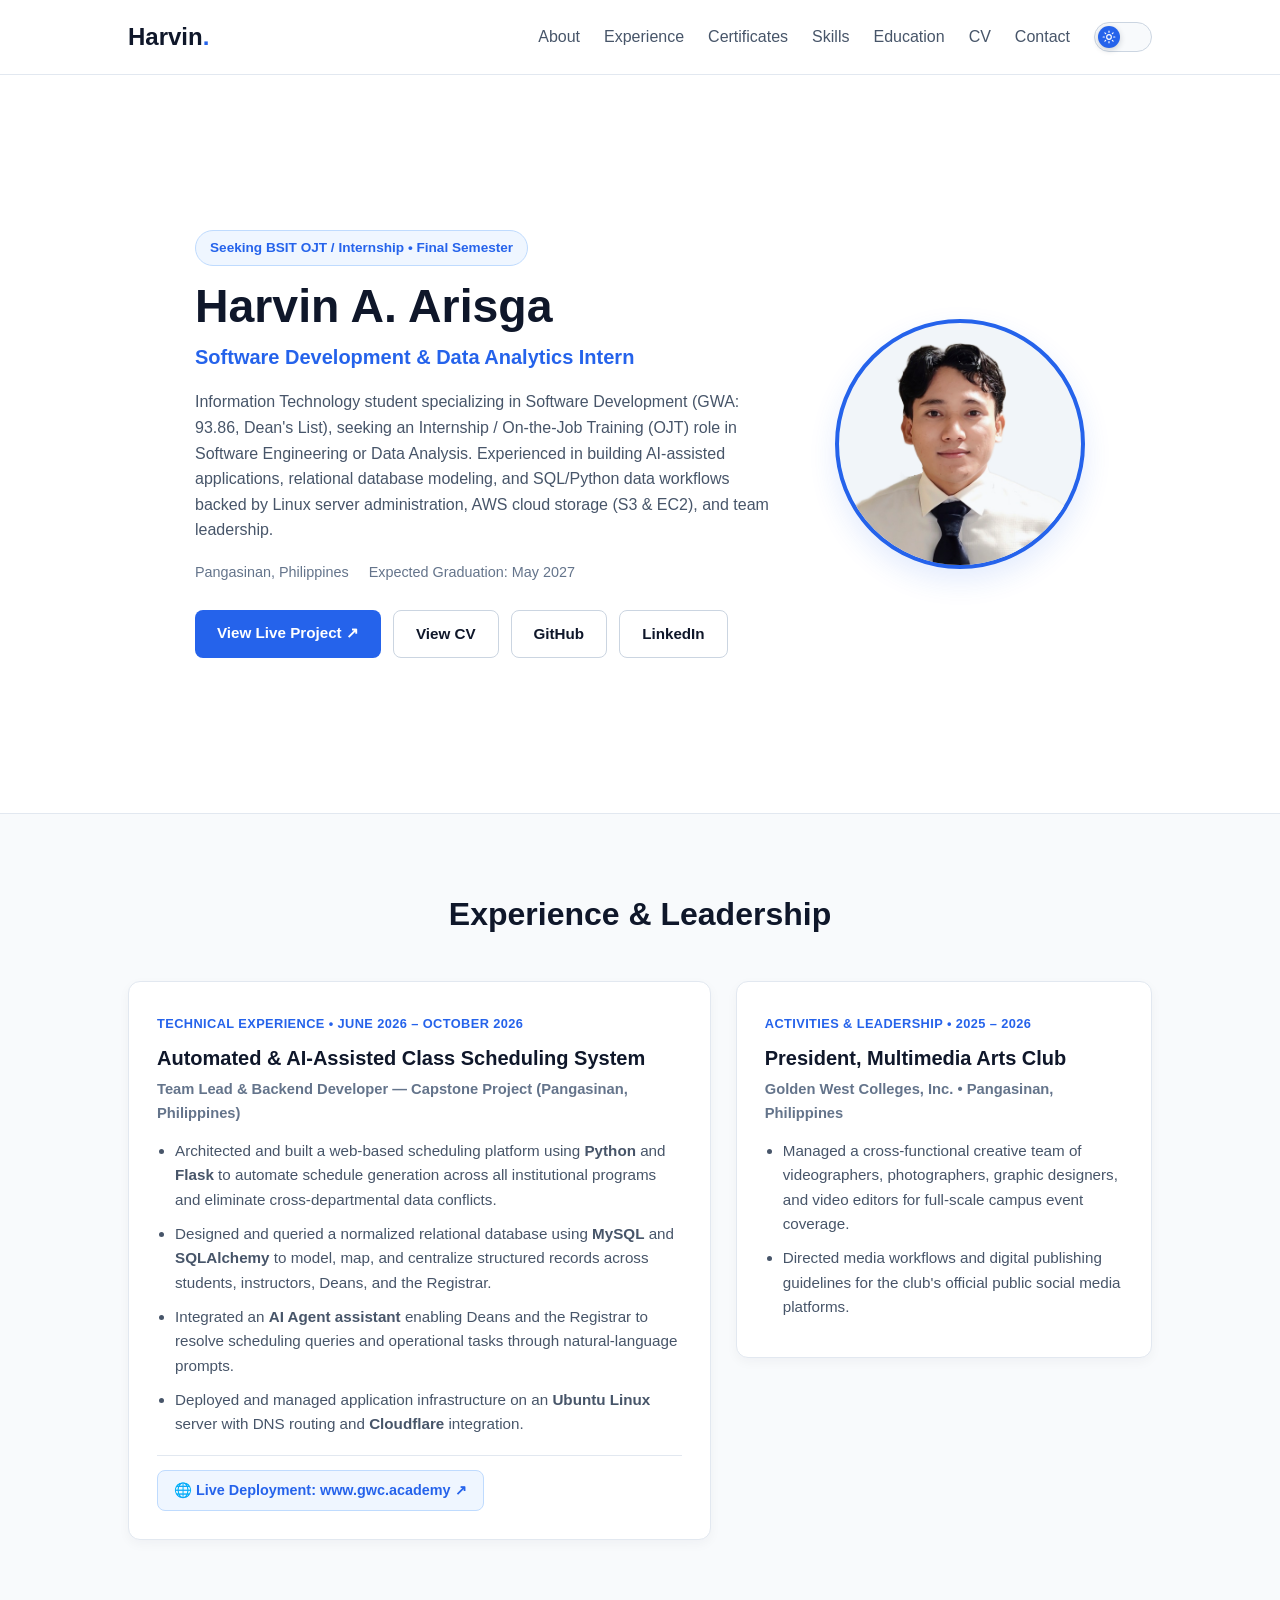
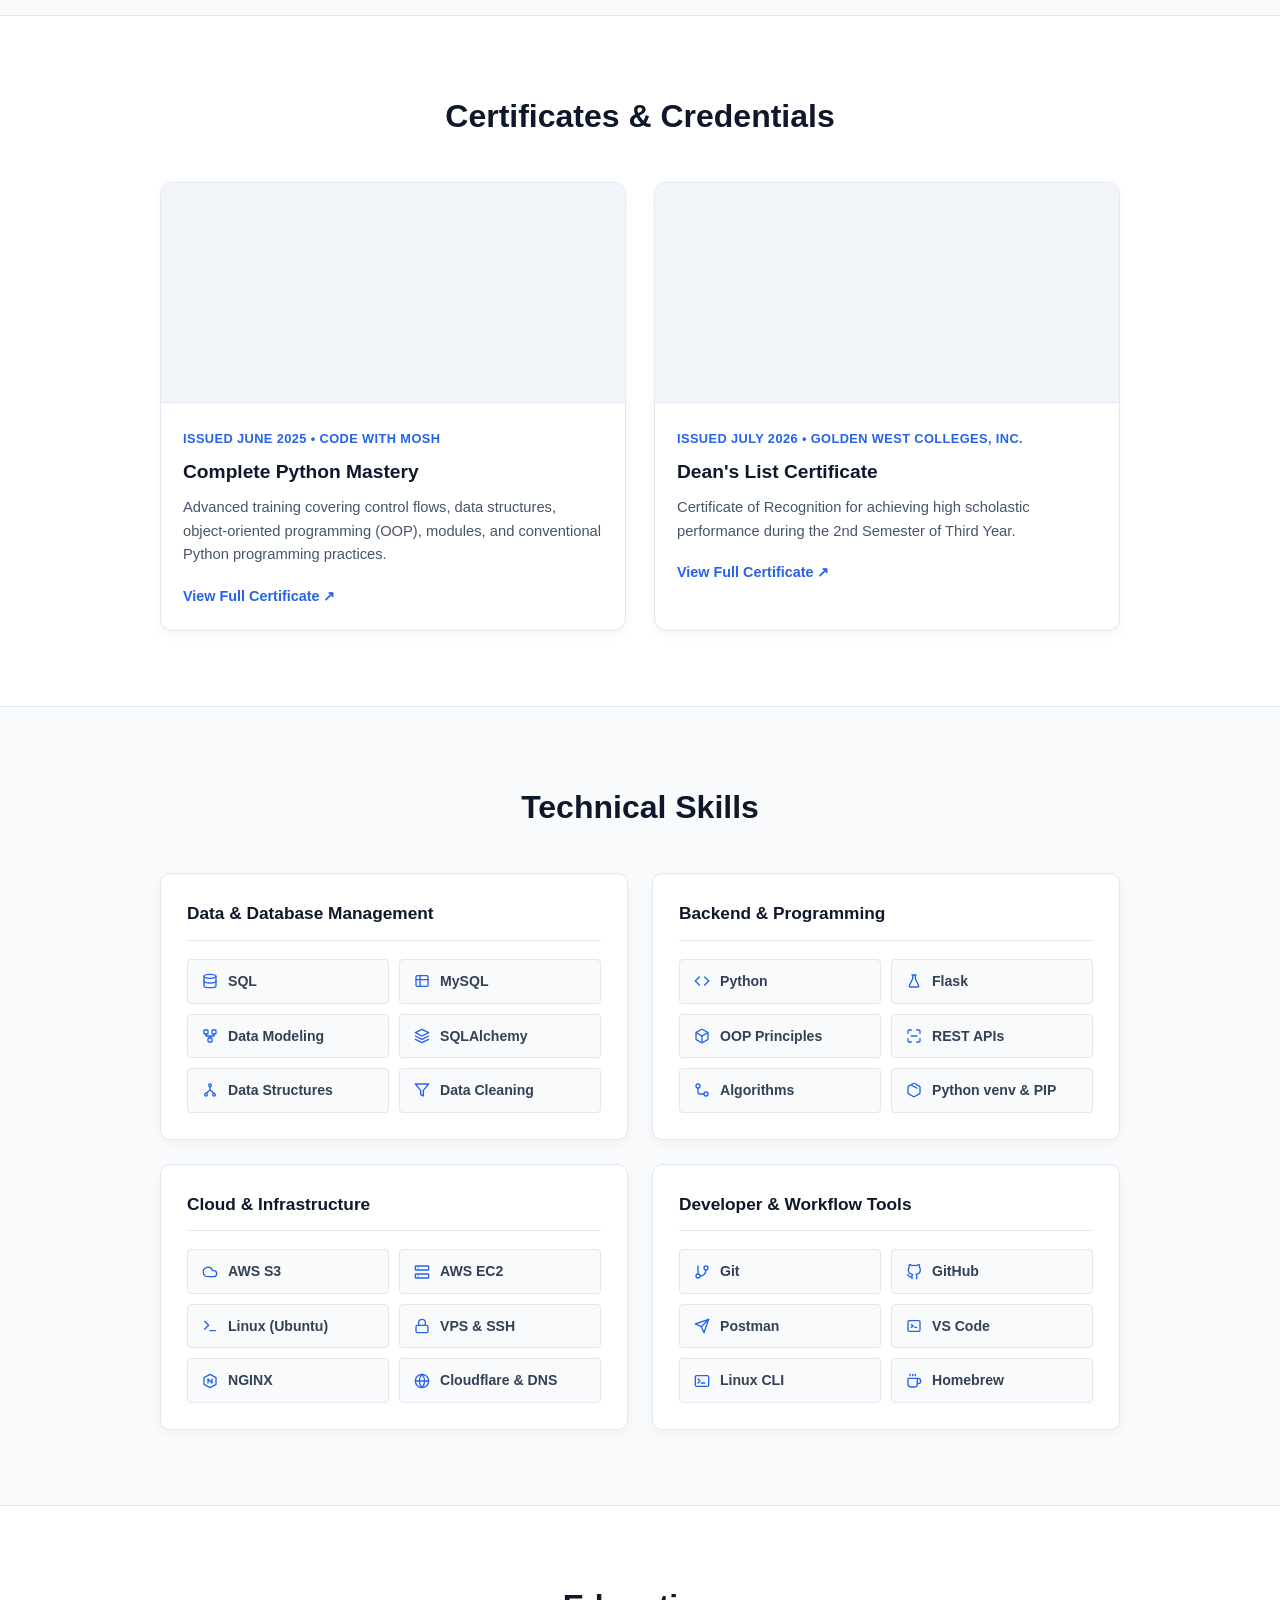
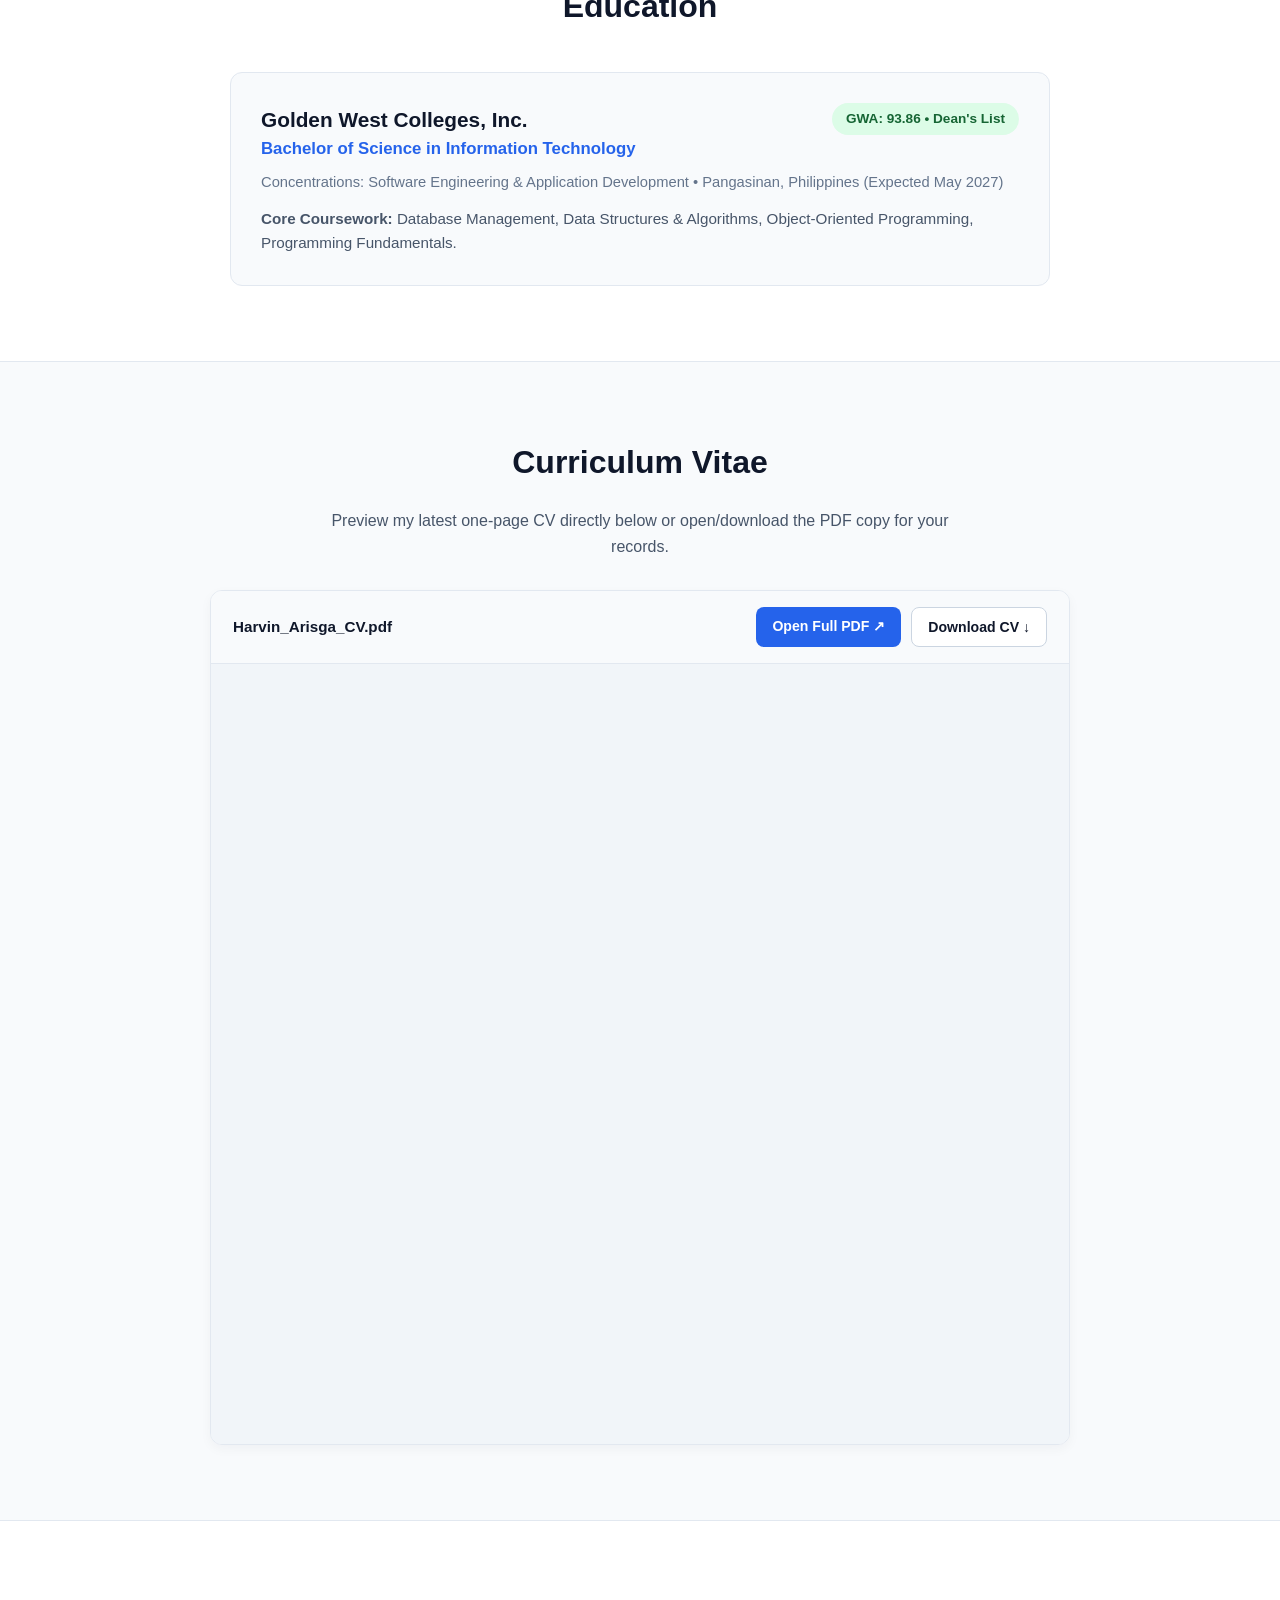
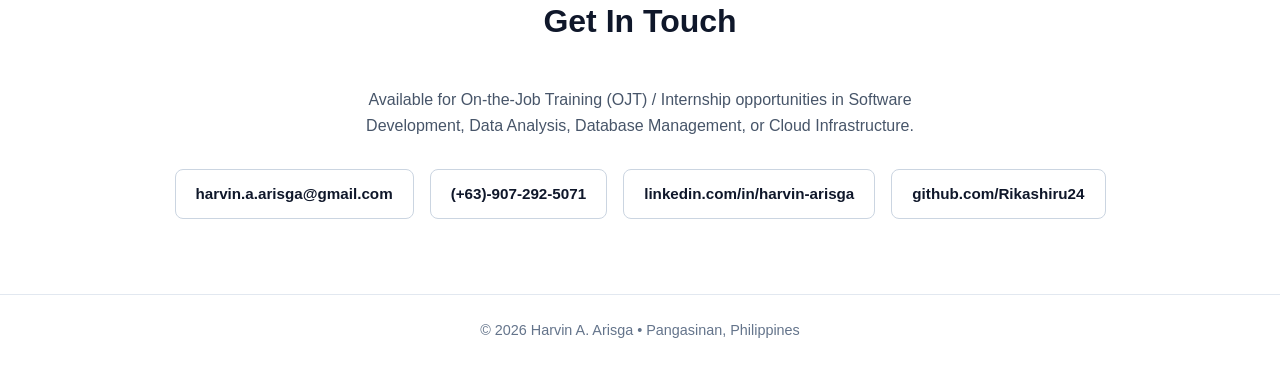
==== index.html @ d32b03b9 "first commit" ====
<!DOCTYPE html>
<html lang="en">

<head>
    <meta charset="UTF-8">
    <meta name="viewport" content="width=device-width, initial-scale=1.0">
    <title>Harvin A. Arisga | Software Development & Data Analytics OJT</title>
    <link rel="stylesheet" href="/static/css/style.css">
    <script>
        // Apply saved theme immediately before paint (defaults to light mode)
        if (localStorage.getItem('theme') === 'dark') {
            document.documentElement.setAttribute('data-theme', 'dark');
        }
    </script>
</head>

<body>

    <!-- Navigation -->
    <header class="navbar">
        <div class="logo">Harvin<span>.</span></div>
        <nav class="nav-right">
            <ul class="nav-links">
                <li><a href="#about">About</a></li>
                <li><a href="#experience">Experience</a></li>
                <li><a href="#certificates">Certificates</a></li>
                <li><a href="#skills">Skills</a></li>
                <li><a href="#education">Education</a></li>
                <li><a href="#cv">CV</a></li>
                <li><a href="#contact">Contact</a></li>
            </ul>
            <button id="theme-toggle" class="theme-switch" role="switch" aria-checked="false"
                aria-label="Toggle color theme" title="Switch Theme">
                <span class="switch-track">
                    <span class="switch-knob">
                        <!-- Minimal Geometric Sun Icon -->
                        <svg class="icon-sun" viewBox="0 0 24 24" fill="none" stroke="currentColor" stroke-width="2"
                            stroke-linecap="round" stroke-linejoin="round">
                            <circle cx="12" cy="12" r="4"></circle>
                            <path
                                d="M12 2v2M12 20v2M4.93 4.93l1.41 1.41M17.66 17.66l1.41 1.41M2 12h2M20 12h2M4.93 19.07l1.41-1.41M17.66 6.34l1.41-1.41">
                            </path>
                        </svg>
                        <!-- Crescent Moon + Sparkle Icon -->
                        <svg class="icon-moon" viewBox="0 0 24 24" fill="none" stroke="currentColor" stroke-width="2"
                            stroke-linecap="round" stroke-linejoin="round">
                            <path d="M12 3a6 6 0 0 0 9 9 9 9 0 1 1-9-9Z"></path>
                            <path d="M19 3v4M21 5h-4"></path>
                        </svg>
                    </span>
                </span>
            </button>
        </nav>
    </header>

    <!-- Hero Section -->
    <section id="about" class="hero-section">
        <div class="text-side">
            <span class="status-badge">Seeking BSIT OJT / Internship • Final Semester</span>
            <h1>Harvin A. Arisga</h1>
            <h2 class="role">Software Development & Data Analytics Intern</h2>
            <p class="bio">
                Information Technology student specializing in Software Development (GWA: 93.86, Dean's List),
                seeking an Internship / On-the-Job Training (OJT) role in Software Engineering or Data Analysis.
                Experienced in building AI-assisted applications, relational database modeling, and SQL/Python
                data workflows backed by Linux server administration, AWS cloud storage (S3 & EC2), and team leadership.
            </p>
            <div class="hero-meta">
                <span>Pangasinan, Philippines</span>
                <span>Expected Graduation: May 2027</span>
            </div>
            <div class="hero-buttons">
                <a href="https://www.gwc.academy" target="_blank" rel="noopener noreferrer" class="btn primary-btn">View
                    Live Project ↗</a>
                <a href="#cv" class="btn secondary-btn">View CV</a>
                <a href="https://github.com/Rikashiru24" target="_blank" rel="noopener noreferrer"
                    class="btn secondary-btn">GitHub</a>
                <a href="https://linkedin.com/in/harvin-arisga" target="_blank" rel="noopener noreferrer"
                    class="btn secondary-btn">LinkedIn</a>
            </div>
        </div>

        <!-- Your exact cropped photo setup -->
        <div class="crop-box">
            <img src="/static/image/harvin_no_bg.png" alt="Harvin A. Arisga">
        </div>
    </section>

    <!-- Technical Experience & Leadership Section -->
    <section id="experience" class="section alt-bg">
        <h2 class="section-title">Experience & Leadership</h2>
        <div class="experience-grid">

            <!-- Capstone Project with Live URL -->
            <div class="exp-card">
                <div class="exp-header">
                    <div>
                        <span class="exp-tag">Technical Experience • June 2026 – October 2026</span>
                        <h3>Automated & AI-Assisted Class Scheduling System</h3>
                        <p class="exp-role">Team Lead & Backend Developer — Capstone Project (Pangasinan, Philippines)
                        </p>
                    </div>
                </div>
                <ul class="exp-list">
                    <li>Architected and built a web-based scheduling platform using <strong>Python</strong> and
                        <strong>Flask</strong> to automate schedule generation across all institutional programs and
                        eliminate cross-departmental data conflicts.
                    </li>
                    <li>Designed and queried a normalized relational database using <strong>MySQL</strong> and
                        <strong>SQLAlchemy</strong> to model, map, and centralize structured records across students,
                        instructors, Deans, and the Registrar.
                    </li>
                    <li>Integrated an <strong>AI Agent assistant</strong> enabling Deans and the Registrar to resolve
                        scheduling queries and operational tasks through natural-language prompts.
                    </li>
                    <li>Deployed and managed application infrastructure on an <strong>Ubuntu Linux</strong> server with
                        DNS routing and <strong>Cloudflare</strong> integration.
                    </li>
                </ul>
                <div class="exp-footer">
                    <a href="https://www.gwc.academy" target="_blank" rel="noopener noreferrer"
                        class="project-live-link">
                        🌐 Live Deployment: www.gwc.academy ↗
                    </a>
                </div>
            </div>

            <!-- Leadership -->
            <div class="side-cards">
                <div class="exp-card">
                    <span class="exp-tag">Activities & Leadership • 2025 – 2026</span>
                    <h3>President, Multimedia Arts Club</h3>
                    <p class="exp-role">Golden West Colleges, Inc. • Pangasinan, Philippines</p>
                    <ul class="exp-list">
                        <li>Managed a cross-functional creative team of videographers, photographers, graphic designers,
                            and video editors for full-scale campus event coverage.</li>
                        <li>Directed media workflows and digital publishing guidelines for the club's official public
                            social media platforms.</li>
                    </ul>
                </div>
            </div>

        </div>
    </section>

    <!-- Certificates Section -->
    <section id="certificates" class="section">
        <h2 class="section-title">Certificates & Credentials</h2>
        <div class="certificates-grid">

            <!-- Certificate 1: Complete Python Mastery -->
            <div class="cert-item-card">
                <div class="cert-img-wrapper">
                    <iframe
                        src="https://amzn-s3-my-credentials.s3.ap-southeast-1.amazonaws.com/certificates/certificate-of-completion-for-python-programming-for-beginners.pdf#toolbar=0&navpanes=0&scrollbar=0"
                        title="Complete Python Mastery Certificate">
                    </iframe>
                </div>
                <div class="cert-body">
                    <span class="exp-tag">Issued June 2025 • Code with Mosh</span>
                    <h3>Complete Python Mastery</h3>
                    <p>
                        Advanced training covering control flows, data structures, object-oriented programming (OOP),
                        modules, and conventional Python programming practices.
                    </p>
                    <a href="https://amzn-s3-my-credentials.s3.ap-southeast-1.amazonaws.com/certificates/certificate-of-completion-for-python-programming-for-beginners.pdf"
                        target="_blank" rel="noopener noreferrer" class="cert-view-link">
                        View Full Certificate ↗
                    </a>
                </div>
            </div>

            <!-- Certificate 2: Dean's List Certificate -->
            <div class="cert-item-card">
                <div class="cert-img-wrapper">
                    <iframe
                        src="https://amzn-s3-my-credentials.s3.ap-southeast-1.amazonaws.com/certificates/Deans_List_COR.pdf#toolbar=0&navpanes=0&scrollbar=0"
                        title="Dean's List Certificate of Recognition">
                    </iframe>
                </div>
                <div class="cert-body">
                    <span class="exp-tag">Issued July 2026 • Golden West Colleges, Inc.</span>
                    <h3>Dean's List Certificate</h3>
                    <p>
                        Certificate of Recognition for achieving high scholastic performance during the 2nd Semester
                        of Third Year.
                    </p>
                    <a href="https://amzn-s3-my-credentials.s3.ap-southeast-1.amazonaws.com/certificates/Deans_List_COR.pdf"
                        target="_blank" rel="noopener noreferrer" class="cert-view-link">
                        View Full Certificate ↗
                    </a>
                </div>
            </div>

        </div>
    </section>

    <!-- Technical Skills Section -->
    <section id="skills" class="section alt-bg">
        <h2 class="section-title">Technical Skills</h2>
        <div class="skills-categories">
            <!-- Category 1 -->
            <div class="skill-group">
                <h3>Data & Database Management</h3>
                <div class="skills-list">
                    <div class="skill-item">
                        <svg class="skill-icon" viewBox="0 0 24 24" fill="none" stroke="currentColor" stroke-width="2"
                            stroke-linecap="round" stroke-linejoin="round">
                            <ellipse cx="12" cy="5" rx="9" ry="3" />
                            <path d="M3 5v14c0 1.66 4 3 9 3s9-1.34 9-3V5" />
                            <path d="M3 12c0 1.66 4 3 9 3s9-1.34 9-3" />
                        </svg>
                        <span>SQL</span>
                    </div>
                    <div class="skill-item">
                        <svg class="skill-icon" viewBox="0 0 24 24" fill="none" stroke="currentColor" stroke-width="2"
                            stroke-linecap="round" stroke-linejoin="round">
                            <rect x="3" y="4" width="18" height="16" rx="2" />
                            <path d="M3 10h18M9 4v16" />
                        </svg>
                        <span>MySQL</span>
                    </div>
                    <div class="skill-item">
                        <svg class="skill-icon" viewBox="0 0 24 24" fill="none" stroke="currentColor" stroke-width="2"
                            stroke-linecap="round" stroke-linejoin="round">
                            <rect x="3" y="3" width="6" height="6" rx="1" />
                            <rect x="15" y="3" width="6" height="6" rx="1" />
                            <rect x="9" y="15" width="6" height="6" rx="1" />
                            <path d="M6 9v3h12V9M12 12v3" />
                        </svg>
                        <span>Data Modeling</span>
                    </div>
                    <div class="skill-item">
                        <svg class="skill-icon" viewBox="0 0 24 24" fill="none" stroke="currentColor" stroke-width="2"
                            stroke-linecap="round" stroke-linejoin="round">
                            <path d="M12 2L2 7l10 5 10-5-10-5z" />
                            <path d="M2 17l10 5 10-5" />
                            <path d="M2 12l10 5 10-5" />
                        </svg>
                        <span>SQLAlchemy</span>
                    </div>
                    <div class="skill-item">
                        <svg class="skill-icon" viewBox="0 0 24 24" fill="none" stroke="currentColor" stroke-width="2"
                            stroke-linecap="round" stroke-linejoin="round">
                            <circle cx="12" cy="5" r="2" />
                            <circle cx="6" cy="19" r="2" />
                            <circle cx="18" cy="19" r="2" />
                            <path d="M12 7v5m0 0l-6 5m6-5l6 5" />
                        </svg>
                        <span>Data Structures</span>
                    </div>
                    <div class="skill-item">
                        <svg class="skill-icon" viewBox="0 0 24 24" fill="none" stroke="currentColor" stroke-width="2"
                            stroke-linecap="round" stroke-linejoin="round">
                            <polygon points="22 3 2 3 10 12.46 10 19 14 21 14 12.46 22 3" />
                        </svg>
                        <span>Data Cleaning</span>
                    </div>
                </div>
            </div>

            <!-- Category 2 -->
            <div class="skill-group">
                <h3>Backend & Programming</h3>
                <div class="skills-list">
                    <div class="skill-item">
                        <svg class="skill-icon" viewBox="0 0 24 24" fill="none" stroke="currentColor" stroke-width="2"
                            stroke-linecap="round" stroke-linejoin="round">
                            <polyline points="16 18 22 12 16 6" />
                            <polyline points="8 6 2 12 8 18" />
                        </svg>
                        <span>Python</span>
                    </div>
                    <div class="skill-item">
                        <svg class="skill-icon" viewBox="0 0 24 24" fill="none" stroke="currentColor" stroke-width="2"
                            stroke-linecap="round" stroke-linejoin="round">
                            <path d="M9 3h6M10 3v5.5L5 19a1.5 1.5 0 0 0 1.3 2h11.4A1.5 1.5 0 0 0 19 19l-5-10.5V3" />
                        </svg>
                        <span>Flask</span>
                    </div>
                    <div class="skill-item">
                        <svg class="skill-icon" viewBox="0 0 24 24" fill="none" stroke="currentColor" stroke-width="2"
                            stroke-linecap="round" stroke-linejoin="round">
                            <path
                                d="M21 16V8a2 2 0 0 0-1-1.73l-7-4a2 2 0 0 0-2 0l-7 4A2 2 0 0 0 3 8v8a2 2 0 0 0 1 1.73l7 4a2 2 0 0 0 2 0l7-4A2 2 0 0 0 21 16z" />
                            <polyline points="3.27 6.96 12 12.01 20.73 6.96" />
                            <line x1="12" y1="22.08" x2="12" y2="12" />
                        </svg>
                        <span>OOP Principles</span>
                    </div>
                    <div class="skill-item">
                        <svg class="skill-icon" viewBox="0 0 24 24" fill="none" stroke="currentColor" stroke-width="2"
                            stroke-linecap="round" stroke-linejoin="round">
                            <path
                                d="M8 3H5a2 2 0 0 0-2 2v3m18 0V5a2 2 0 0 0-2-2h-3m0 18h3a2 2 0 0 0 2-2v-3M3 16v3a2 2 0 0 0 2 2h3" />
                            <path d="M8 12h8" />
                        </svg>
                        <span>REST APIs</span>
                    </div>
                    <div class="skill-item">
                        <svg class="skill-icon" viewBox="0 0 24 24" fill="none" stroke="currentColor" stroke-width="2"
                            stroke-linecap="round" stroke-linejoin="round">
                            <circle cx="6" cy="6" r="3" />
                            <circle cx="18" cy="18" r="3" />
                            <path d="M6 9v6a3 3 0 0 0 3 3h6" />
                        </svg>
                        <span>Algorithms</span>
                    </div>
                    <div class="skill-item">
                        <svg class="skill-icon" viewBox="0 0 24 24" fill="none" stroke="currentColor" stroke-width="2"
                            stroke-linecap="round" stroke-linejoin="round">
                            <path
                                d="M16.5 9.4l-9-5.19M21 16V8a2 2 0 0 0-1-1.73l-7-4a2 2 0 0 0-2 0l-7 4A2 2 0 0 0 3 8v8a2 2 0 0 0 1 1.73l7 4a2 2 0 0 0 2 0l7-4A2 2 0 0 0 21 16z" />
                        </svg>
                        <span>Python venv & PIP</span>
                    </div>
                </div>
            </div>

            <!-- Category 3 -->
            <div class="skill-group">
                <h3>Cloud & Infrastructure</h3>
                <div class="skills-list">
                    <div class="skill-item">
                        <svg class="skill-icon" viewBox="0 0 24 24" fill="none" stroke="currentColor" stroke-width="2"
                            stroke-linecap="round" stroke-linejoin="round">
                            <path d="M17.5 19H9a7 7 0 1 1 6.71-9h1.79a4.5 4.5 0 1 1 0 9Z" />
                        </svg>
                        <span>AWS S3</span>
                    </div>
                    <div class="skill-item">
                        <svg class="skill-icon" viewBox="0 0 24 24" fill="none" stroke="currentColor" stroke-width="2"
                            stroke-linecap="round" stroke-linejoin="round">
                            <rect x="2" y="3" width="20" height="6" rx="1" />
                            <rect x="2" y="15" width="20" height="6" rx="1" />
                            <line x1="6" y1="6" x2="6.01" y2="6" />
                            <line x1="6" y1="18" x2="6.01" y2="18" />
                        </svg>
                        <span>AWS EC2</span>
                    </div>
                    <div class="skill-item">
                        <svg class="skill-icon" viewBox="0 0 24 24" fill="none" stroke="currentColor" stroke-width="2"
                            stroke-linecap="round" stroke-linejoin="round">
                            <polyline points="4 17 10 11 4 5" />
                            <line x1="12" y1="19" x2="20" y2="19" />
                        </svg>
                        <span>Linux (Ubuntu)</span>
                    </div>
                    <div class="skill-item">
                        <svg class="skill-icon" viewBox="0 0 24 24" fill="none" stroke="currentColor" stroke-width="2"
                            stroke-linecap="round" stroke-linejoin="round">
                            <rect x="3" y="11" width="18" height="11" rx="2" />
                            <path d="M7 11V7a5 5 0 0 1 10 0v4" />
                        </svg>
                        <span>VPS & SSH</span>
                    </div>
                    <div class="skill-item">
                        <svg class="skill-icon" viewBox="0 0 24 24" fill="none" stroke="currentColor" stroke-width="2"
                            stroke-linecap="round" stroke-linejoin="round">
                            <polygon points="12 2 21 7 21 17 12 22 3 17 3 7 12 2" />
                            <path d="M9 15V9l6 6V9" />
                        </svg>
                        <span>NGINX</span>
                    </div>
                    <div class="skill-item">
                        <svg class="skill-icon" viewBox="0 0 24 24" fill="none" stroke="currentColor" stroke-width="2"
                            stroke-linecap="round" stroke-linejoin="round">
                            <circle cx="12" cy="12" r="10" />
                            <line x1="2" y1="12" x2="22" y2="12" />
                            <path
                                d="M12 2a15.3 15.3 0 0 1 4 10 15.3 15.3 0 0 1-4 10 15.3 15.3 0 0 1-4-10 15.3 15.3 0 0 1 4-10z" />
                        </svg>
                        <span>Cloudflare & DNS</span>
                    </div>
                </div>
            </div>

            <!-- Category 4 -->
            <div class="skill-group">
                <h3>Developer & Workflow Tools</h3>
                <div class="skills-list">
                    <div class="skill-item">
                        <svg class="skill-icon" viewBox="0 0 24 24" fill="none" stroke="currentColor" stroke-width="2"
                            stroke-linecap="round" stroke-linejoin="round">
                            <line x1="6" y1="3" x2="6" y2="15" />
                            <circle cx="18" cy="6" r="3" />
                            <circle cx="6" cy="18" r="3" />
                            <path d="M18 9a9 9 0 0 1-9 9" />
                        </svg>
                        <span>Git</span>
                    </div>
                    <div class="skill-item">
                        <svg class="skill-icon" viewBox="0 0 24 24" fill="none" stroke="currentColor" stroke-width="2"
                            stroke-linecap="round" stroke-linejoin="round">
                            <path
                                d="M9 19c-5 1.5-5-2.5-7-3m14 6v-3.87a3.37 3.37 0 0 0-.94-2.61c3.14-.35 6.44-1.54 6.44-7A5.44 5.44 0 0 0 20 4.77 5.07 5.07 0 0 0 19.91 1S18.73.65 16 2.48a13.38 13.38 0 0 0-7 0C6.27.65 5.09 1 5.09 1A5.07 5.07 0 0 0 5 4.77a5.44 5.44 0 0 0-1.5 3.78c0 5.42 3.3 6.61 6.44 7A3.37 3.37 0 0 0 9 18.13V22" />
                        </svg>
                        <span>GitHub</span>
                    </div>
                    <div class="skill-item">
                        <svg class="skill-icon" viewBox="0 0 24 24" fill="none" stroke="currentColor" stroke-width="2"
                            stroke-linecap="round" stroke-linejoin="round">
                            <line x1="22" y1="2" x2="11" y2="13" />
                            <polygon points="22 2 15 22 11 13 2 9 22 2" />
                        </svg>
                        <span>Postman</span>
                    </div>
                    <div class="skill-item">
                        <svg class="skill-icon" viewBox="0 0 24 24" fill="none" stroke="currentColor" stroke-width="2"
                            stroke-linecap="round" stroke-linejoin="round">
                            <rect x="3" y="4" width="18" height="16" rx="2" />
                            <polyline points="8 10 11 12 8 14" />
                            <line x1="13" y1="14" x2="16" y2="14" />
                        </svg>
                        <span>VS Code</span>
                    </div>
                    <div class="skill-item">
                        <svg class="skill-icon" viewBox="0 0 24 24" fill="none" stroke="currentColor" stroke-width="2"
                            stroke-linecap="round" stroke-linejoin="round">
                            <rect x="2" y="4" width="20" height="16" rx="2" />
                            <path d="M6 9l3 3-3 3M11 15h5" />
                        </svg>
                        <span>Linux CLI</span>
                    </div>
                    <div class="skill-item">
                        <svg class="skill-icon" viewBox="0 0 24 24" fill="none" stroke="currentColor" stroke-width="2"
                            stroke-linecap="round" stroke-linejoin="round">
                            <path d="M17 8h1a4 4 0 1 1 0 8h-1" />
                            <path d="M3 8h14v9a4 4 0 0 1-4 4H7a4 4 0 0 1-4-4Z" />
                            <line x1="6" y1="2" x2="6" y2="4" />
                            <line x1="10" y1="2" x2="10" y2="4" />
                            <line x1="14" y1="2" x2="14" y2="4" />
                        </svg>
                        <span>Homebrew</span>
                    </div>
                </div>
            </div>
        </div>
    </section>

    <!-- Education Section -->
    <section id="education" class="section">
        <h2 class="section-title">Education</h2>
        <div class="education-card">
            <div class="edu-header">
                <div>
                    <h3>Golden West Colleges, Inc.</h3>
                    <p class="degree-name">Bachelor of Science in Information Technology</p>
                </div>
                <span class="edu-badge">GWA: 93.86 • Dean's List</span>
            </div>
            <p class="edu-sub">Concentrations: Software Engineering & Application Development • Pangasinan, Philippines
                (Expected May 2027)</p>
            <p class="edu-details">
                <strong>Core Coursework:</strong> Database Management, Data Structures & Algorithms,
                Object-Oriented Programming, Programming Fundamentals.
            </p>
        </div>
    </section>

    <!-- Curriculum Vitae Section -->
    <section id="cv" class="section alt-bg">
        <h2 class="section-title">Curriculum Vitae</h2>
        <p class="cv-intro">
            Preview my latest one-page CV directly below or open/download the PDF copy for your records.
        </p>

        <div class="cv-container">
            <div class="cv-toolbar">
                <span class="cv-filename">Harvin_Arisga_CV.pdf</span>
                <div class="cv-actions">
                    <a href="https://amzn-s3-my-credentials.s3.ap-southeast-1.amazonaws.com/credentials/Harvin_Arisga_CV.pdf"
                        target="_blank" rel="noopener noreferrer" class="btn primary-btn cv-btn">
                        Open Full PDF ↗
                    </a>
                    <a href="https://amzn-s3-my-credentials.s3.ap-southeast-1.amazonaws.com/credentials/Harvin_Arisga_CV.pdf"
                        download="Harvin_Arisga_CV.pdf" class="btn secondary-btn cv-btn">
                        Download CV ↓
                    </a>
                </div>
            </div>

            <div class="cv-viewer-wrapper">
                <iframe
                    src="https://amzn-s3-my-credentials.s3.ap-southeast-1.amazonaws.com/credentials/Harvin_Arisga_CV.pdf#view=FitH"
                    title="Harvin A. Arisga Curriculum Vitae">
                </iframe>
            </div>
        </div>
    </section>

    <!-- Contact Section -->
    <section id="contact" class="section contact-section">
        <h2 class="section-title">Get In Touch</h2>
        <p class="contact-intro">
            Available for On-the-Job Training (OJT) / Internship opportunities in Software Development,
            Data Analysis, Database Management, or Cloud Infrastructure.
        </p>
        <div class="contact-details">
            <a href="mailto:harvin.a.arisga@gmail.com" class="contact-item">harvin.a.arisga@gmail.com</a>
            <a href="tel:+639072925071" class="contact-item">(+63)-907-292-5071</a>
            <a href="https://linkedin.com/in/harvin-arisga" target="_blank" rel="noopener noreferrer"
                class="contact-item">linkedin.com/in/harvin-arisga</a>
            <a href="https://github.com/Rikashiru24" target="_blank" rel="noopener noreferrer"
                class="contact-item">github.com/Rikashiru24</a>
        </div>
    </section>

    <!-- Footer -->
    <footer>
        <p>© 2026 Harvin A. Arisga • Pangasinan, Philippines</p>
    </footer>

    <script>
        const toggleBtn = document.getElementById('theme-toggle');
        const root = document.documentElement;

        function syncAriaState() {
            const isDark = root.getAttribute('data-theme') === 'dark';
            toggleBtn.setAttribute('aria-checked', isDark ? 'true' : 'false');
        }

        syncAriaState();

        toggleBtn.addEventListener('click', () => {
            const isDark = root.getAttribute('data-theme') === 'dark';
            if (isDark) {
                root.removeAttribute('data-theme');
                localStorage.setItem('theme', 'light');
            } else {
                root.setAttribute('data-theme', 'dark');
                localStorage.setItem('theme', 'dark');
            }
            syncAriaState();
        });
    </script>

</body>

</html>
---- static/css/style.css ----
/* Theme Variables (Light Mode Default) */
:root {
    --bg-primary: #ffffff;
    --bg-alt: #f8fafc;
    --bg-card: #ffffff;
    --bg-pill: #f8fafc;
    --bg-badge: #eff6ff;
    --border-badge: #bfdbfe;
    --bg-edu-badge: #dcfce7;
    --text-edu-badge: #166534;
    --bg-media: #f1f5f9;
    --nav-bg: rgba(255, 255, 255, 0.96);

    --text-heading: #0f172a;
    --text-body: #1e293b;
    --text-muted: #475569;
    --text-subtle: #64748b;
    --text-pill: #334155;

    --accent: #2563eb;
    --accent-hover: #1d4ed8;
    --accent-soft: #dbeafe;
    --accent-shadow: rgba(37, 99, 235, 0.12);

    --border-color: #e2e8f0;
    --border-strong: #cbd5e1;
    --card-shadow: 0 4px 12px rgba(15, 23, 42, 0.04);
}

/* Dark Mode Overrides */
[data-theme="dark"] {
    --bg-primary: #0f172a;
    --bg-alt: #1e293b;
    --bg-card: #1e293b;
    --bg-pill: #0f172a;
    --bg-badge: rgba(56, 189, 248, 0.12);
    --border-badge: rgba(56, 189, 248, 0.35);
    --bg-edu-badge: rgba(34, 197, 94, 0.16);
    --text-edu-badge: #86efac;
    --bg-media: #0f172a;
    --nav-bg: rgba(15, 23, 42, 0.95);

    --text-heading: #f8fafc;
    --text-body: #e2e8f0;
    --text-muted: #cbd5e1;
    --text-subtle: #94a3b8;
    --text-pill: #e2e8f0;

    --accent: #38bdf8;
    --accent-hover: #7dd3fc;
    --accent-soft: rgba(56, 189, 248, 0.2);
    --accent-shadow: rgba(56, 189, 248, 0.18);

    --border-color: #334155;
    --border-strong: #475569;
    --card-shadow: 0 6px 18px rgba(0, 0, 0, 0.25);
}

/* Reset & Base Styles */
* {
    margin: 0;
    padding: 0;
    box-sizing: border-box;
    font-family: 'Segoe UI', Tahoma, Geneva, Verdana, sans-serif;
}

html {
    scroll-behavior: smooth;
}

body {
    background-color: var(--bg-primary);
    color: var(--text-body);
    line-height: 1.6;
    transition: background-color 0.25s ease, color 0.25s ease;
}

/* Navigation */
.navbar {
    display: flex;
    justify-content: space-between;
    align-items: center;
    padding: 18px 10%;
    background-color: var(--nav-bg);
    position: sticky;
    top: 0;
    z-index: 100;
    border-bottom: 1px solid var(--border-color);
    transition: background-color 0.25s ease, border-color 0.25s ease;
}

.logo {
    font-size: 1.5rem;
    font-weight: 700;
    color: var(--text-heading);
}

.logo span {
    color: var(--accent);
}

.nav-right {
    display: flex;
    align-items: center;
    gap: 24px;
}

.nav-links {
    list-style: none;
    display: flex;
    gap: 24px;
}

.nav-links a {
    text-decoration: none;
    color: var(--text-muted);
    font-weight: 500;
    transition: color 0.2s ease;
}

.nav-links a:hover {
    color: var(--accent);
}

/* Custom Animated Pill Theme Switch */
.theme-switch {
    background: none;
    border: none;
    padding: 0;
    cursor: pointer;
    display: inline-flex;
    align-items: center;
}

.switch-track {
    width: 58px;
    height: 30px;
    background-color: var(--bg-alt);
    border: 1.5px solid var(--border-strong);
    border-radius: 999px;
    padding: 3px;
    display: flex;
    align-items: center;
    position: relative;
    transition: background-color 0.3s ease, border-color 0.3s ease;
}

.theme-switch:hover .switch-track {
    border-color: var(--accent);
}

.switch-knob {
    width: 22px;
    height: 22px;
    border-radius: 50%;
    background-color: var(--accent);
    color: #ffffff;
    display: flex;
    align-items: center;
    justify-content: center;
    position: relative;
    box-shadow: 0 2px 6px rgba(15, 23, 42, 0.2);
    transition: transform 0.35s cubic-bezier(0.34, 1.56, 0.64, 1), background-color 0.3s ease;
}

[data-theme="dark"] .switch-knob {
    transform: translateX(28px);
    color: #0f172a;
}

.switch-knob svg {
    width: 14px;
    height: 14px;
    position: absolute;
    transition: opacity 0.25s ease, transform 0.35s ease;
}

/* Light Mode State: Sun visible, Moon hidden */
.icon-sun {
    opacity: 1;
    transform: rotate(0deg) scale(1);
}

.icon-moon {
    opacity: 0;
    transform: rotate(-90deg) scale(0.5);
}

/* Dark Mode State: Moon visible, Sun hidden */
[data-theme="dark"] .icon-sun {
    opacity: 0;
    transform: rotate(90deg) scale(0.5);
}

[data-theme="dark"] .icon-moon {
    opacity: 1;
    transform: rotate(0deg) scale(1);
}

/* Hero Section */
.hero-section {
    display: flex;
    align-items: center;
    justify-content: center;
    gap: 60px;
    min-height: 82vh;
    padding: 50px 10%;
}

.text-side {
    max-width: 580px;
    text-align: left;
}

.status-badge {
    display: inline-block;
    background-color: var(--bg-badge);
    color: var(--accent);
    border: 1px solid var(--border-badge);
    padding: 6px 14px;
    border-radius: 20px;
    font-size: 0.85rem;
    font-weight: 600;
    margin-bottom: 14px;
}

.text-side h1 {
    font-size: 2.9rem;
    color: var(--text-heading);
    line-height: 1.15;
    margin-bottom: 8px;
}

.role {
    font-size: 1.25rem;
    color: var(--accent);
    font-weight: 600;
    margin-bottom: 16px;
}

.bio {
    color: var(--text-muted);
    margin-bottom: 18px;
    font-size: 1rem;
}

.hero-meta {
    display: flex;
    flex-wrap: wrap;
    gap: 20px;
    font-size: 0.9rem;
    color: var(--text-subtle);
    font-weight: 500;
    margin-bottom: 26px;
}

.hero-buttons {
    display: flex;
    flex-wrap: wrap;
    gap: 12px;
}

/* Buttons */
.btn {
    display: inline-block;
    padding: 11px 22px;
    border-radius: 8px;
    text-decoration: none;
    font-weight: 600;
    font-size: 0.95rem;
    transition: transform 0.2s ease, background-color 0.2s ease, border-color 0.2s ease, color 0.2s ease;
}

.primary-btn {
    background-color: var(--accent);
    color: #ffffff;
}

[data-theme="dark"] .primary-btn {
    color: #0f172a;
}

.primary-btn:hover {
    background-color: var(--accent-hover);
    transform: translateY(-2px);
}

.secondary-btn {
    border: 1px solid var(--border-strong);
    color: var(--text-heading);
    background-color: var(--bg-card);
}

.secondary-btn:hover {
    border-color: var(--accent);
    color: var(--accent);
    transform: translateY(-2px);
}

/* Your Cropped Photo Styling */
.crop-box {
    width: 250px;
    height: 250px;
    overflow: hidden;
    position: relative;
    flex-shrink: 0;
    border-radius: 50%;
    border: 4px solid var(--accent);
    background-color: var(--bg-media);
    box-shadow: 0 12px 28px var(--accent-shadow);
}

.crop-box img {
    width: 300px;
    height: auto;
    position: absolute;
    top: -120px;
    left: -40px;
}

/* General Sections */
.section {
    padding: 75px 10%;
    text-align: center;
}

.alt-bg {
    background-color: var(--bg-alt);
    border-top: 1px solid var(--border-color);
    border-bottom: 1px solid var(--border-color);
}

.section-title {
    font-size: 2rem;
    color: var(--text-heading);
    margin-bottom: 40px;
}

/* Experience & Leadership Grid */
.experience-grid {
    display: grid;
    grid-template-columns: 1.4fr 1fr;
    gap: 25px;
    text-align: left;
}

.side-cards {
    display: flex;
    flex-direction: column;
    gap: 25px;
}

.exp-card {
    background-color: var(--bg-card);
    padding: 28px;
    border-radius: 12px;
    border: 1px solid var(--border-color);
    box-shadow: var(--card-shadow);
}

.exp-tag {
    display: inline-block;
    font-size: 0.8rem;
    color: var(--accent);
    font-weight: 700;
    text-transform: uppercase;
    letter-spacing: 0.4px;
    margin-bottom: 8px;
}

.exp-card h3 {
    font-size: 1.25rem;
    color: var(--text-heading);
    margin-bottom: 4px;
}

.exp-role {
    font-size: 0.92rem;
    font-weight: 600;
    color: var(--text-subtle);
    margin-bottom: 14px;
}

.exp-list {
    padding-left: 18px;
    color: var(--text-muted);
    font-size: 0.95rem;
}

.exp-list li {
    margin-bottom: 10px;
}

.exp-footer {
    margin-top: 18px;
    padding-top: 14px;
    border-top: 1px solid var(--border-color);
}

.project-live-link {
    display: inline-block;
    background-color: var(--bg-badge);
    color: var(--accent);
    border: 1px solid var(--border-badge);
    padding: 8px 16px;
    border-radius: 8px;
    text-decoration: none;
    font-weight: 600;
    font-size: 0.9rem;
    transition: background-color 0.2s ease, transform 0.2s ease;
}

.project-live-link:hover {
    background-color: var(--accent-soft);
    transform: translateY(-1px);
}

/* Certificates Grid */
.certificates-grid {
    display: grid;
    grid-template-columns: repeat(auto-fit, minmax(320px, 1fr));
    gap: 28px;
    text-align: left;
    max-width: 960px;
    margin: 0 auto;
}

.cert-item-card {
    background-color: var(--bg-card);
    border: 1px solid var(--border-color);
    border-radius: 12px;
    overflow: hidden;
    box-shadow: var(--card-shadow);
    transition: transform 0.25s ease, border-color 0.25s ease;
}

.cert-item-card:hover {
    transform: translateY(-4px);
    border-color: var(--accent);
}

.cert-img-wrapper {
    width: 100%;
    height: 220px;
    background-color: var(--bg-media);
    border-bottom: 1px solid var(--border-color);
    display: flex;
    align-items: center;
    justify-content: center;
    overflow: hidden;
    position: relative;
}

.cert-img-wrapper img,
.cert-img-wrapper iframe {
    width: 100%;
    height: 100%;
    border: none;
    object-fit: contain;
    pointer-events: none;
}

.cert-body {
    padding: 22px;
}

.cert-body h3 {
    font-size: 1.2rem;
    color: var(--text-heading);
    margin-bottom: 8px;
}

.cert-body p {
    color: var(--text-muted);
    font-size: 0.92rem;
    margin-bottom: 16px;
}

.cert-view-link {
    color: var(--accent);
    text-decoration: none;
    font-weight: 600;
    font-size: 0.9rem;
}

.cert-view-link:hover {
    text-decoration: underline;
}

/* Skills Categories (Symmetrical 2x2 Architectural Grid) */
.skills-categories {
    display: grid;
    grid-template-columns: repeat(2, 1fr);
    gap: 24px;
    max-width: 960px;
    margin: 0 auto;
    text-align: left;
}

.skill-group {
    background-color: var(--bg-card);
    border: 1px solid var(--border-color);
    border-radius: 10px;
    padding: 26px;
    box-shadow: var(--card-shadow);
    display: flex;
    flex-direction: column;
}

.skill-group h3 {
    font-size: 1.08rem;
    color: var(--text-heading);
    margin-bottom: 18px;
    padding-bottom: 12px;
    border-bottom: 1px solid var(--border-color);
}

.skills-list {
    display: grid;
    grid-template-columns: repeat(2, 1fr);
    gap: 10px;
}

.skill-item {
    background-color: var(--bg-pill);
    border: 1px solid var(--border-color);
    border-radius: 4px;
    padding: 10px 14px;
    font-size: 0.88rem;
    font-weight: 600;
    color: var(--text-pill);
    display: flex;
    align-items: center;
    gap: 10px;
    transition: border-color 0.2s ease, transform 0.2s ease, background-color 0.2s ease;
}

.skill-icon {
    width: 16px;
    height: 16px;
    color: var(--accent);
    flex-shrink: 0;
}

.skill-item:hover {
    border-color: var(--accent);
    transform: translateX(2px);
}

@media (max-width: 768px) {
    .skills-categories {
        grid-template-columns: 1fr;
    }
}

@media (max-width: 480px) {
    .skills-list {
        grid-template-columns: 1fr;
    }
}

/* Education Card */
.education-card {
    max-width: 820px;
    margin: 0 auto;
    background-color: var(--bg-alt);
    border: 1px solid var(--border-color);
    border-radius: 12px;
    padding: 30px;
    text-align: left;
}

.edu-header {
    display: flex;
    justify-content: space-between;
    align-items: flex-start;
    flex-wrap: wrap;
    gap: 12px;
    margin-bottom: 8px;
}

.edu-header h3 {
    color: var(--text-heading);
    font-size: 1.3rem;
}

.degree-name {
    font-weight: 600;
    color: var(--accent);
    font-size: 1.05rem;
}

.edu-badge {
    background-color: var(--bg-edu-badge);
    color: var(--text-edu-badge);
    padding: 5px 14px;
    border-radius: 20px;
    font-size: 0.85rem;
    font-weight: 700;
}

.edu-sub {
    color: var(--text-subtle);
    font-size: 0.92rem;
    margin-bottom: 12px;
}

.edu-details {
    color: var(--text-muted);
    font-size: 0.95rem;
}

/* Curriculum Vitae Section */
.cv-intro {
    color: var(--text-muted);
    max-width: 620px;
    margin: -20px auto 30px;
}

.cv-container {
    max-width: 860px;
    margin: 0 auto;
    background-color: var(--bg-card);
    border: 1px solid var(--border-color);
    border-radius: 12px;
    overflow: hidden;
    box-shadow: var(--card-shadow);
}

.cv-toolbar {
    display: flex;
    justify-content: space-between;
    align-items: center;
    flex-wrap: wrap;
    gap: 12px;
    padding: 16px 22px;
    background-color: var(--bg-alt);
    border-bottom: 1px solid var(--border-color);
}

.cv-filename {
    font-weight: 600;
    color: var(--text-heading);
    font-size: 0.95rem;
}

.cv-actions {
    display: flex;
    gap: 10px;
}

.cv-btn {
    padding: 8px 16px;
    font-size: 0.88rem;
}

.cv-viewer-wrapper {
    width: 100%;
    height: 780px;
    background-color: var(--bg-media);
}

.cv-viewer-wrapper iframe {
    width: 100%;
    height: 100%;
    border: none;
    display: block;
}

/* Contact Section */
.contact-intro {
    color: var(--text-muted);
    max-width: 620px;
    margin: 0 auto 30px;
}

.contact-details {
    display: flex;
    flex-wrap: wrap;
    justify-content: center;
    gap: 16px;
}

.contact-item {
    background-color: var(--bg-card);
    border: 1px solid var(--border-strong);
    color: var(--text-heading);
    padding: 12px 20px;
    border-radius: 8px;
    text-decoration: none;
    font-weight: 600;
    font-size: 0.95rem;
    transition: border-color 0.2s ease, color 0.2s ease, transform 0.2s ease;
}

.contact-item:hover {
    border-color: var(--accent);
    color: var(--accent);
    transform: translateY(-2px);
}

/* Footer */
footer {
    text-align: center;
    padding: 24px;
    border-top: 1px solid var(--border-color);
    color: var(--text-subtle);
    font-size: 0.9rem;
}

/* Mobile Responsiveness */
@media (max-width: 860px) {
    .hero-section {
        flex-direction: column-reverse;
        text-align: center;
        gap: 30px;
    }

    .text-side {
        text-align: center;
    }

    .hero-meta,
    .hero-buttons {
        justify-content: center;
    }

    .experience-grid {
        grid-template-columns: 1fr;
    }

    .nav-links {
        display: none;
    }

    .cv-viewer-wrapper {
        height: 480px;
    }

    .cv-toolbar {
        justify-content: center;
    }
}
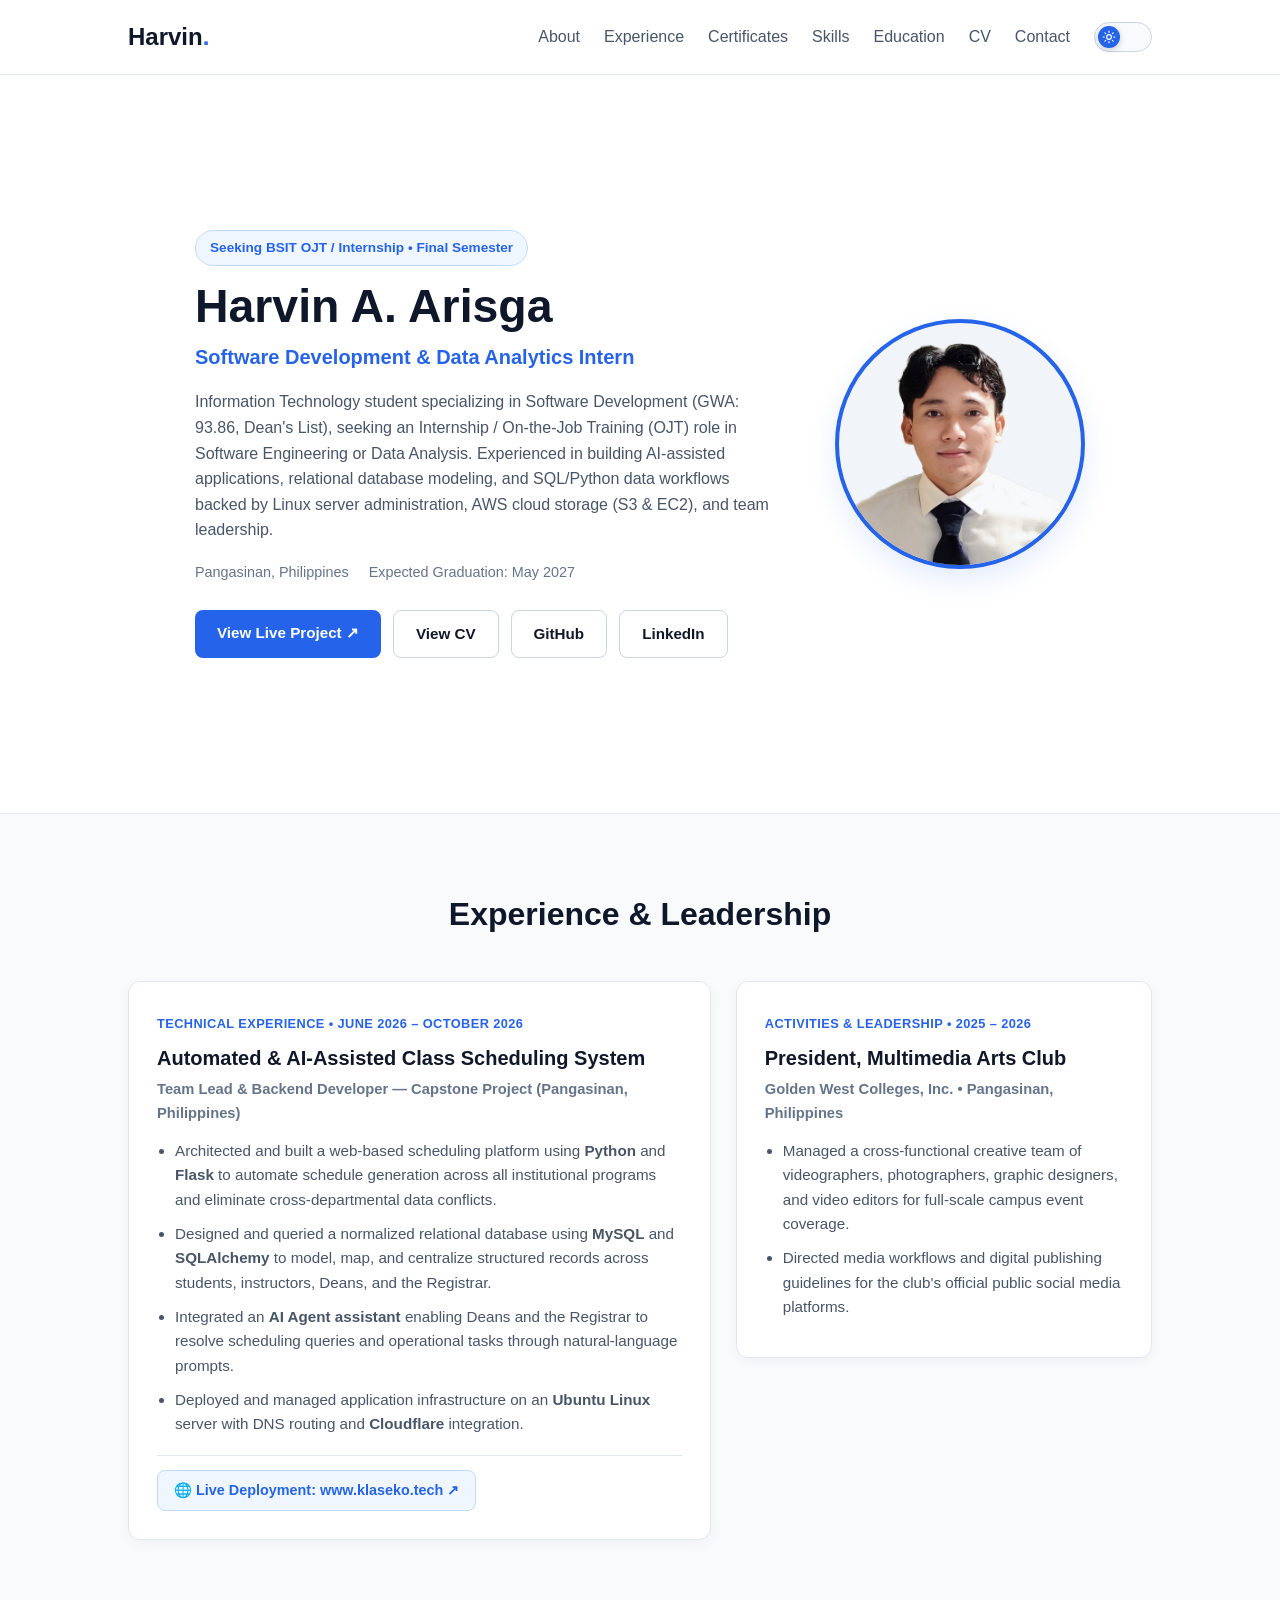
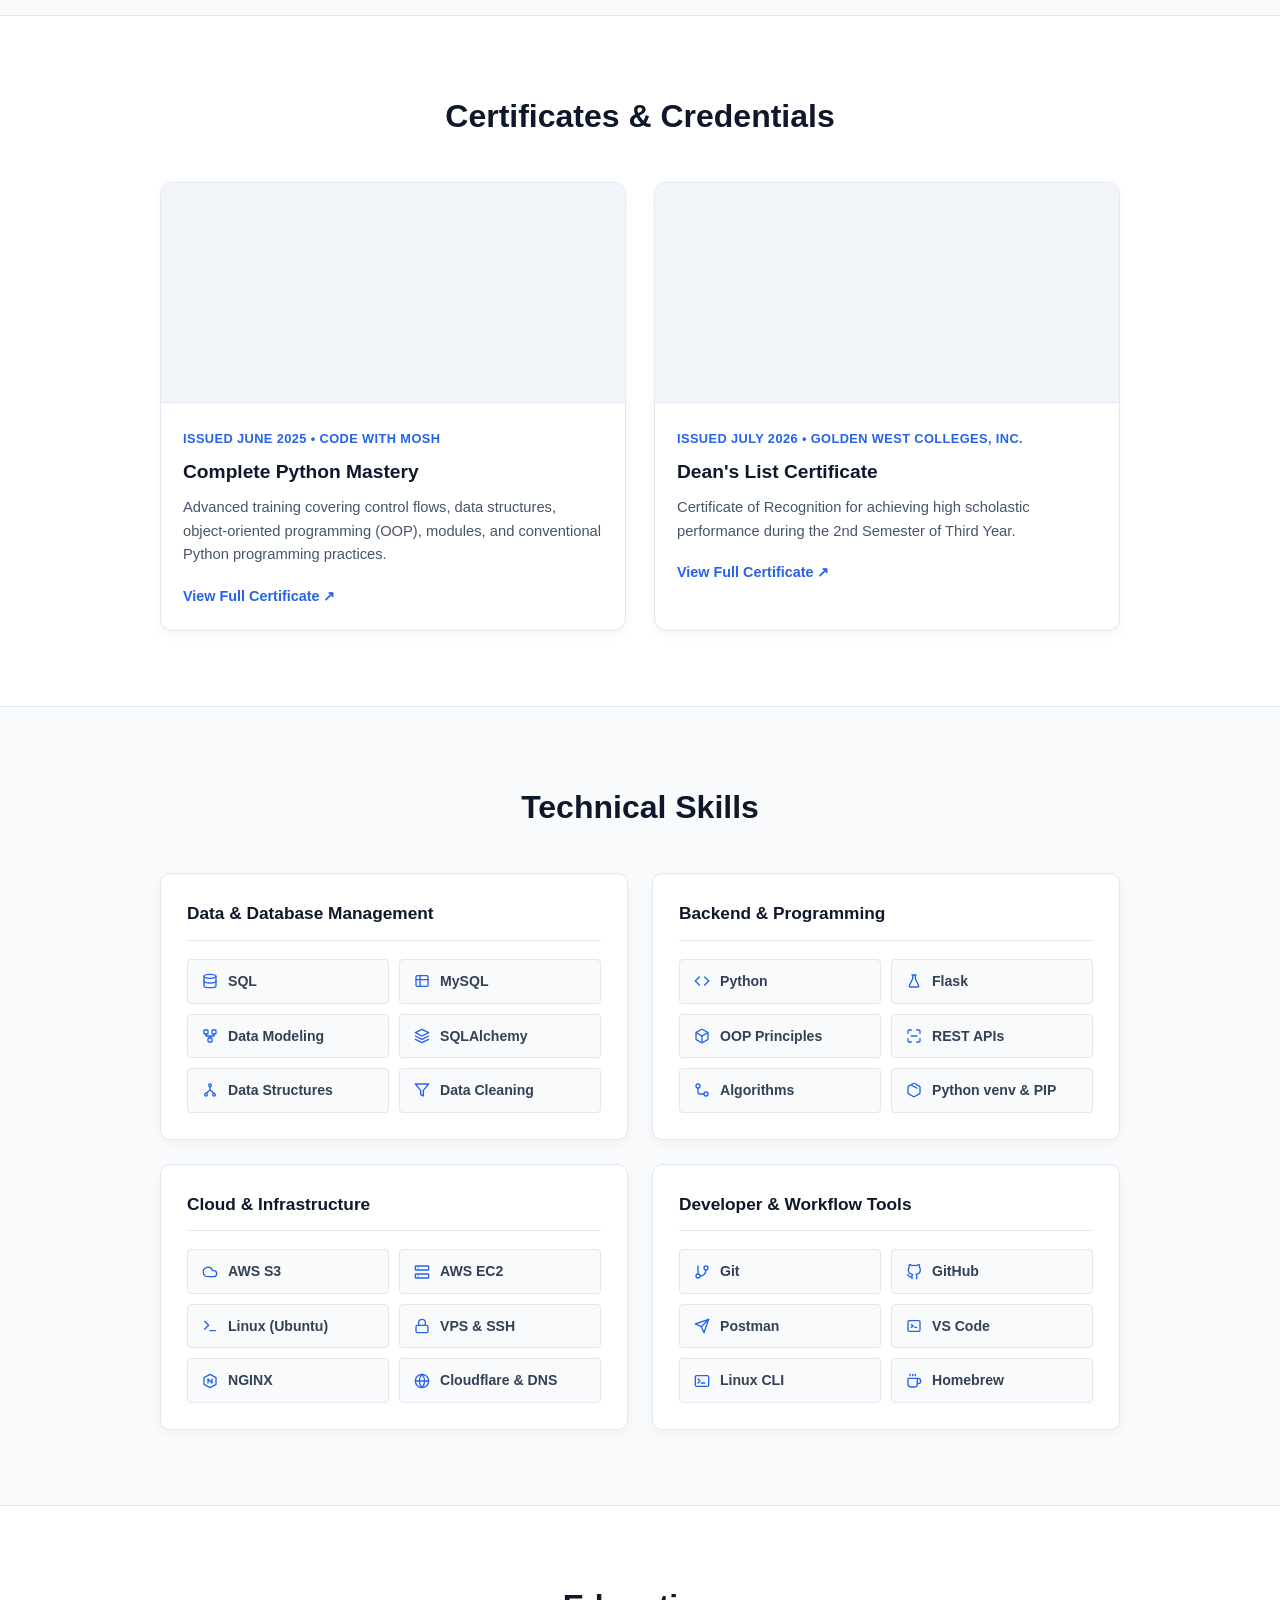
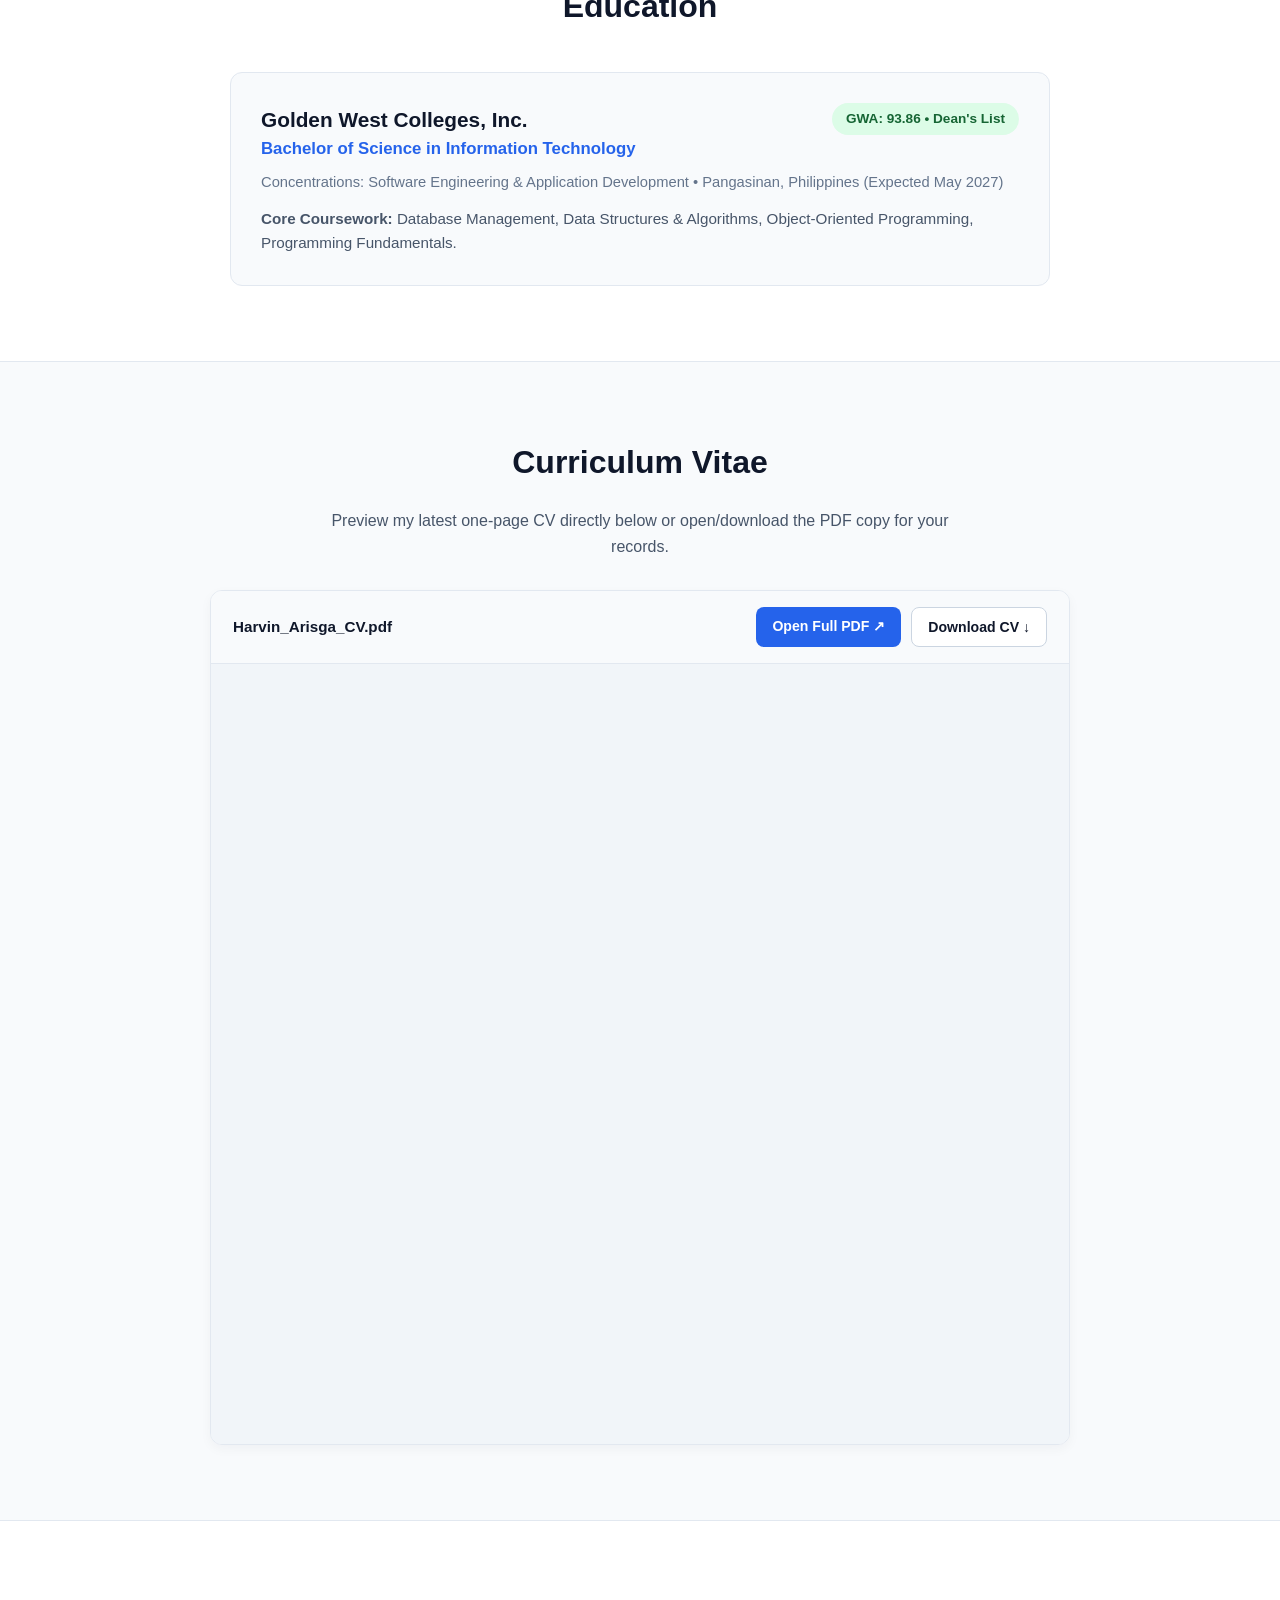
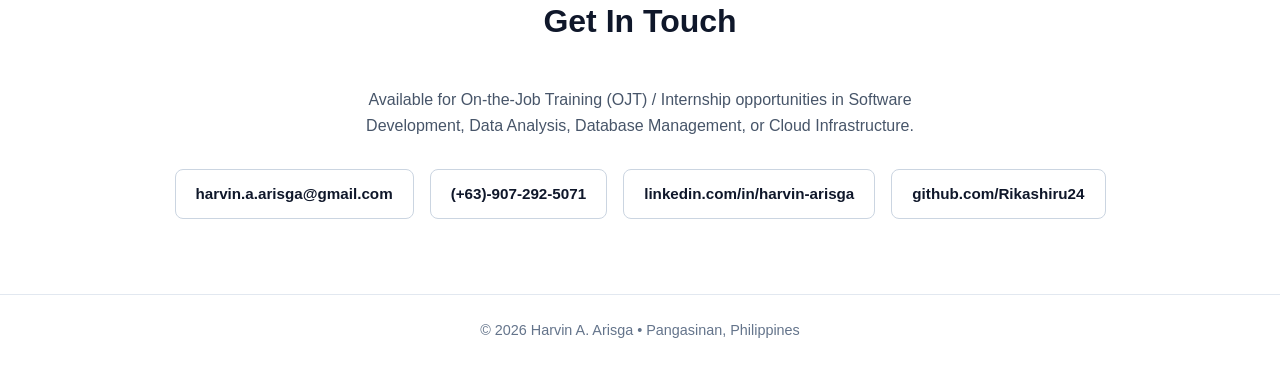
==== commit d799d657: "chore: update live project URLs and add Vercel recovery codes - Update index.html to replace gwc.aca" ====
--- a/index.html
+++ b/index.html
@@ -70,7 +70,8 @@
                 <span>Expected Graduation: May 2027</span>
             </div>
             <div class="hero-buttons">
-                <a href="https://www.gwc.academy" target="_blank" rel="noopener noreferrer" class="btn primary-btn">View
+                <a href="https://www.klaseko.tech" target="_blank" rel="noopener noreferrer"
+                    class="btn primary-btn">View
                     Live Project ↗</a>
                 <a href="#cv" class="btn secondary-btn">View CV</a>
                 <a href="https://github.com/Rikashiru24" target="_blank" rel="noopener noreferrer"
@@ -118,9 +119,9 @@
                     </li>
                 </ul>
                 <div class="exp-footer">
-                    <a href="https://www.gwc.academy" target="_blank" rel="noopener noreferrer"
+                    <a href="https://www.klaseko.tech" target="_blank" rel="noopener noreferrer"
                         class="project-live-link">
-                        🌐 Live Deployment: www.gwc.academy ↗
+                        🌐 Live Deployment: www.klaseko.tech ↗
                     </a>
                 </div>
             </div>
@@ -152,7 +153,7 @@
             <div class="cert-item-card">
                 <div class="cert-img-wrapper">
                     <iframe
-                        src="https://amzn-s3-my-credentials.s3.ap-southeast-1.amazonaws.com/certificates/certificate-of-completion-for-python-programming-for-beginners.pdf#toolbar=0&navpanes=0&scrollbar=0"
+                        src="https://amzn-my-credentials.s3.ap-southeast-1.amazonaws.com/certificates/certificate-of-completion-for-python-programming-for-beginners.pdf#toolbar=0&navpanes=0&scrollbar=0"
                         title="Complete Python Mastery Certificate">
                     </iframe>
                 </div>
@@ -163,7 +164,7 @@
                         Advanced training covering control flows, data structures, object-oriented programming (OOP),
                         modules, and conventional Python programming practices.
                     </p>
-                    <a href="https://amzn-s3-my-credentials.s3.ap-southeast-1.amazonaws.com/certificates/certificate-of-completion-for-python-programming-for-beginners.pdf"
+                    <a href="https://amzn-my-credentials.s3.ap-southeast-1.amazonaws.com/certificates/certificate-of-completion-for-python-programming-for-beginners.pdf"
                         target="_blank" rel="noopener noreferrer" class="cert-view-link">
                         View Full Certificate ↗
                     </a>
@@ -174,7 +175,7 @@
             <div class="cert-item-card">
                 <div class="cert-img-wrapper">
                     <iframe
-                        src="https://amzn-s3-my-credentials.s3.ap-southeast-1.amazonaws.com/certificates/Deans_List_COR.pdf#toolbar=0&navpanes=0&scrollbar=0"
+                        src="https://amzn-my-credentials.s3.ap-southeast-1.amazonaws.com/credentials/Deans_List_COR.pdf#toolbar=0&navpanes=0&scrollbar=0"
                         title="Dean's List Certificate of Recognition">
                     </iframe>
                 </div>
@@ -185,7 +186,7 @@
                         Certificate of Recognition for achieving high scholastic performance during the 2nd Semester
                         of Third Year.
                     </p>
-                    <a href="https://amzn-s3-my-credentials.s3.ap-southeast-1.amazonaws.com/certificates/Deans_List_COR.pdf"
+                    <a href="https://amzn-my-credentials.s3.ap-southeast-1.amazonaws.com/credentials/Deans_List_COR.pdf"
                         target="_blank" rel="noopener noreferrer" class="cert-view-link">
                         View Full Certificate ↗
                     </a>
@@ -469,11 +470,11 @@
             <div class="cv-toolbar">
                 <span class="cv-filename">Harvin_Arisga_CV.pdf</span>
                 <div class="cv-actions">
-                    <a href="https://amzn-s3-my-credentials.s3.ap-southeast-1.amazonaws.com/credentials/Harvin_Arisga_CV.pdf"
+                    <a href="https://amzn-my-credentials.s3.ap-southeast-1.amazonaws.com/credentials/Harvin_Arisga_CV.pdf"
                         target="_blank" rel="noopener noreferrer" class="btn primary-btn cv-btn">
                         Open Full PDF ↗
                     </a>
-                    <a href="https://amzn-s3-my-credentials.s3.ap-southeast-1.amazonaws.com/credentials/Harvin_Arisga_CV.pdf"
+                    <a href="https://amzn-my-credentials.s3.ap-southeast-1.amazonaws.com/credentials/Harvin_Arisga_CV.pdf"
                         download="Harvin_Arisga_CV.pdf" class="btn secondary-btn cv-btn">
                         Download CV ↓
                     </a>
@@ -482,7 +483,7 @@
 
             <div class="cv-viewer-wrapper">
                 <iframe
-                    src="https://amzn-s3-my-credentials.s3.ap-southeast-1.amazonaws.com/credentials/Harvin_Arisga_CV.pdf#view=FitH"
+                    src="https://amzn-my-credentials.s3.ap-southeast-1.amazonaws.com/credentials/Harvin_Arisga_CV.pdf#view=FitH"
                     title="Harvin A. Arisga Curriculum Vitae">
                 </iframe>
             </div>
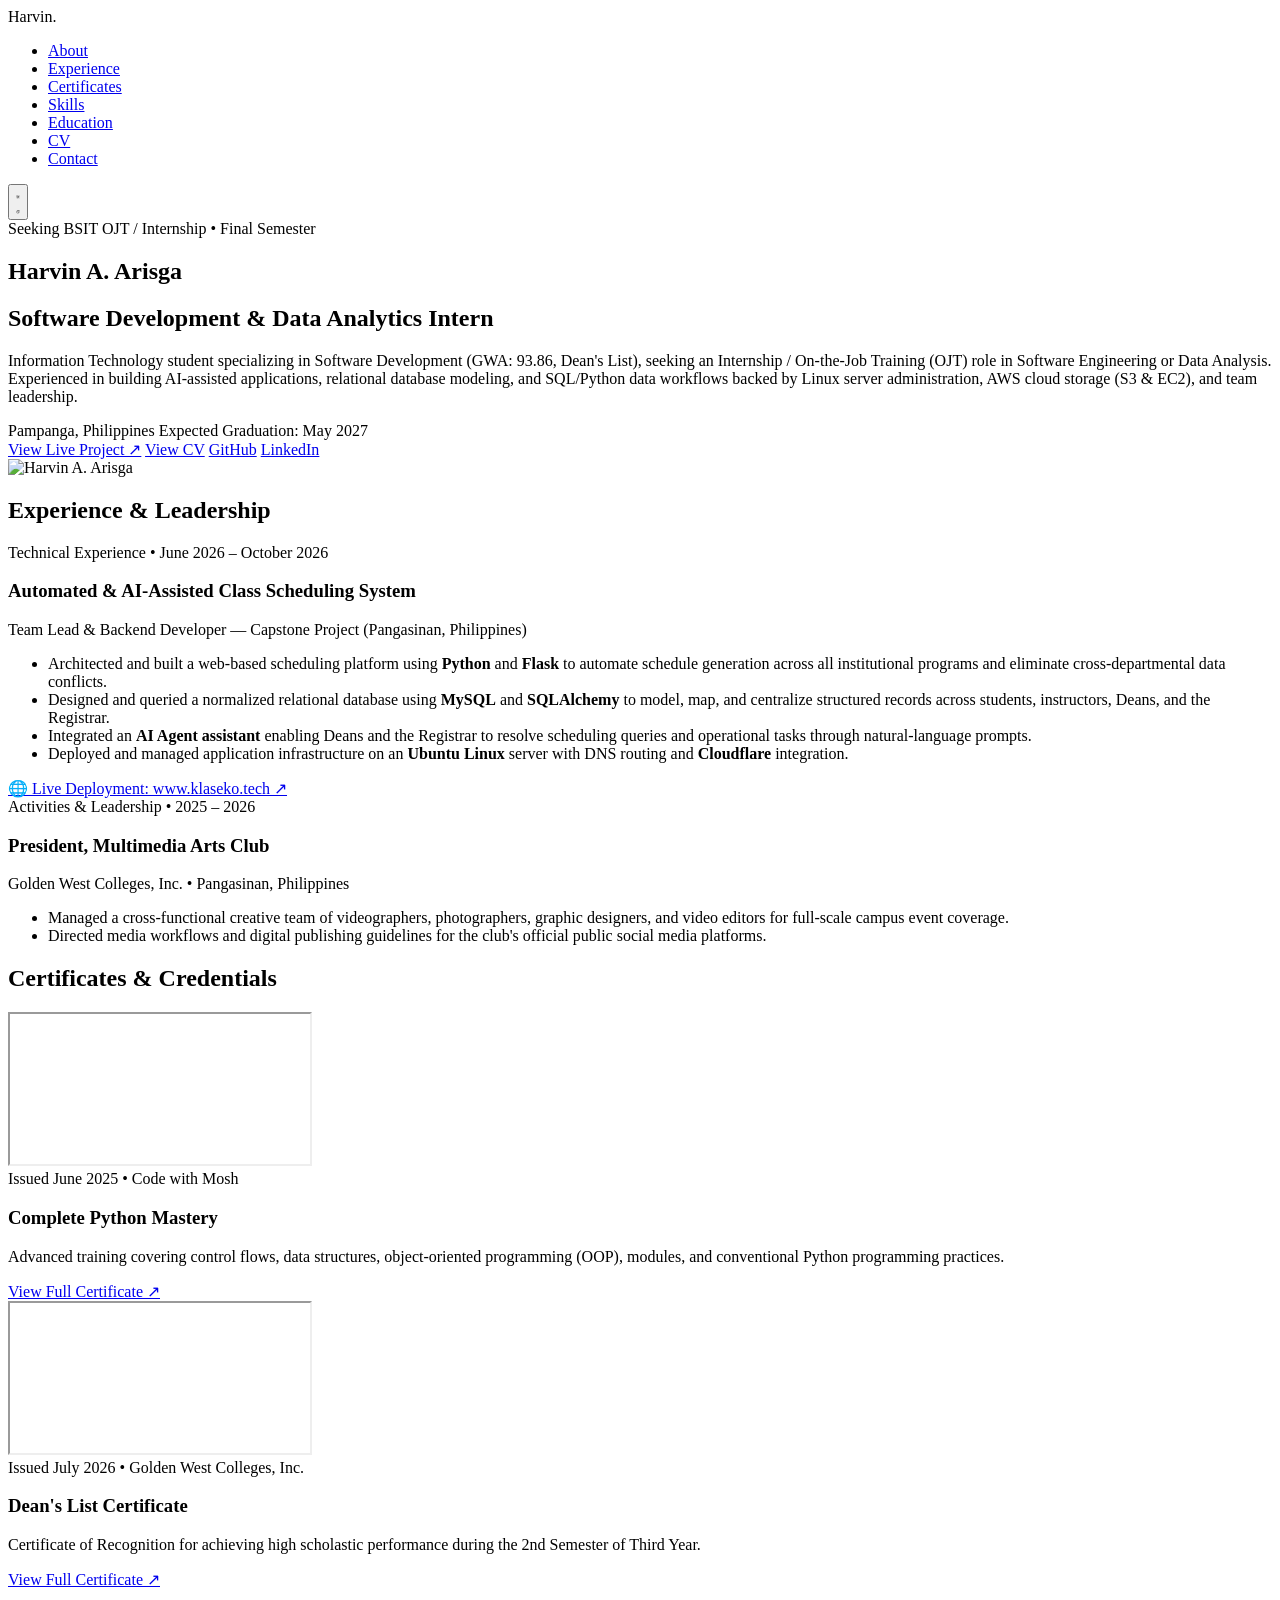
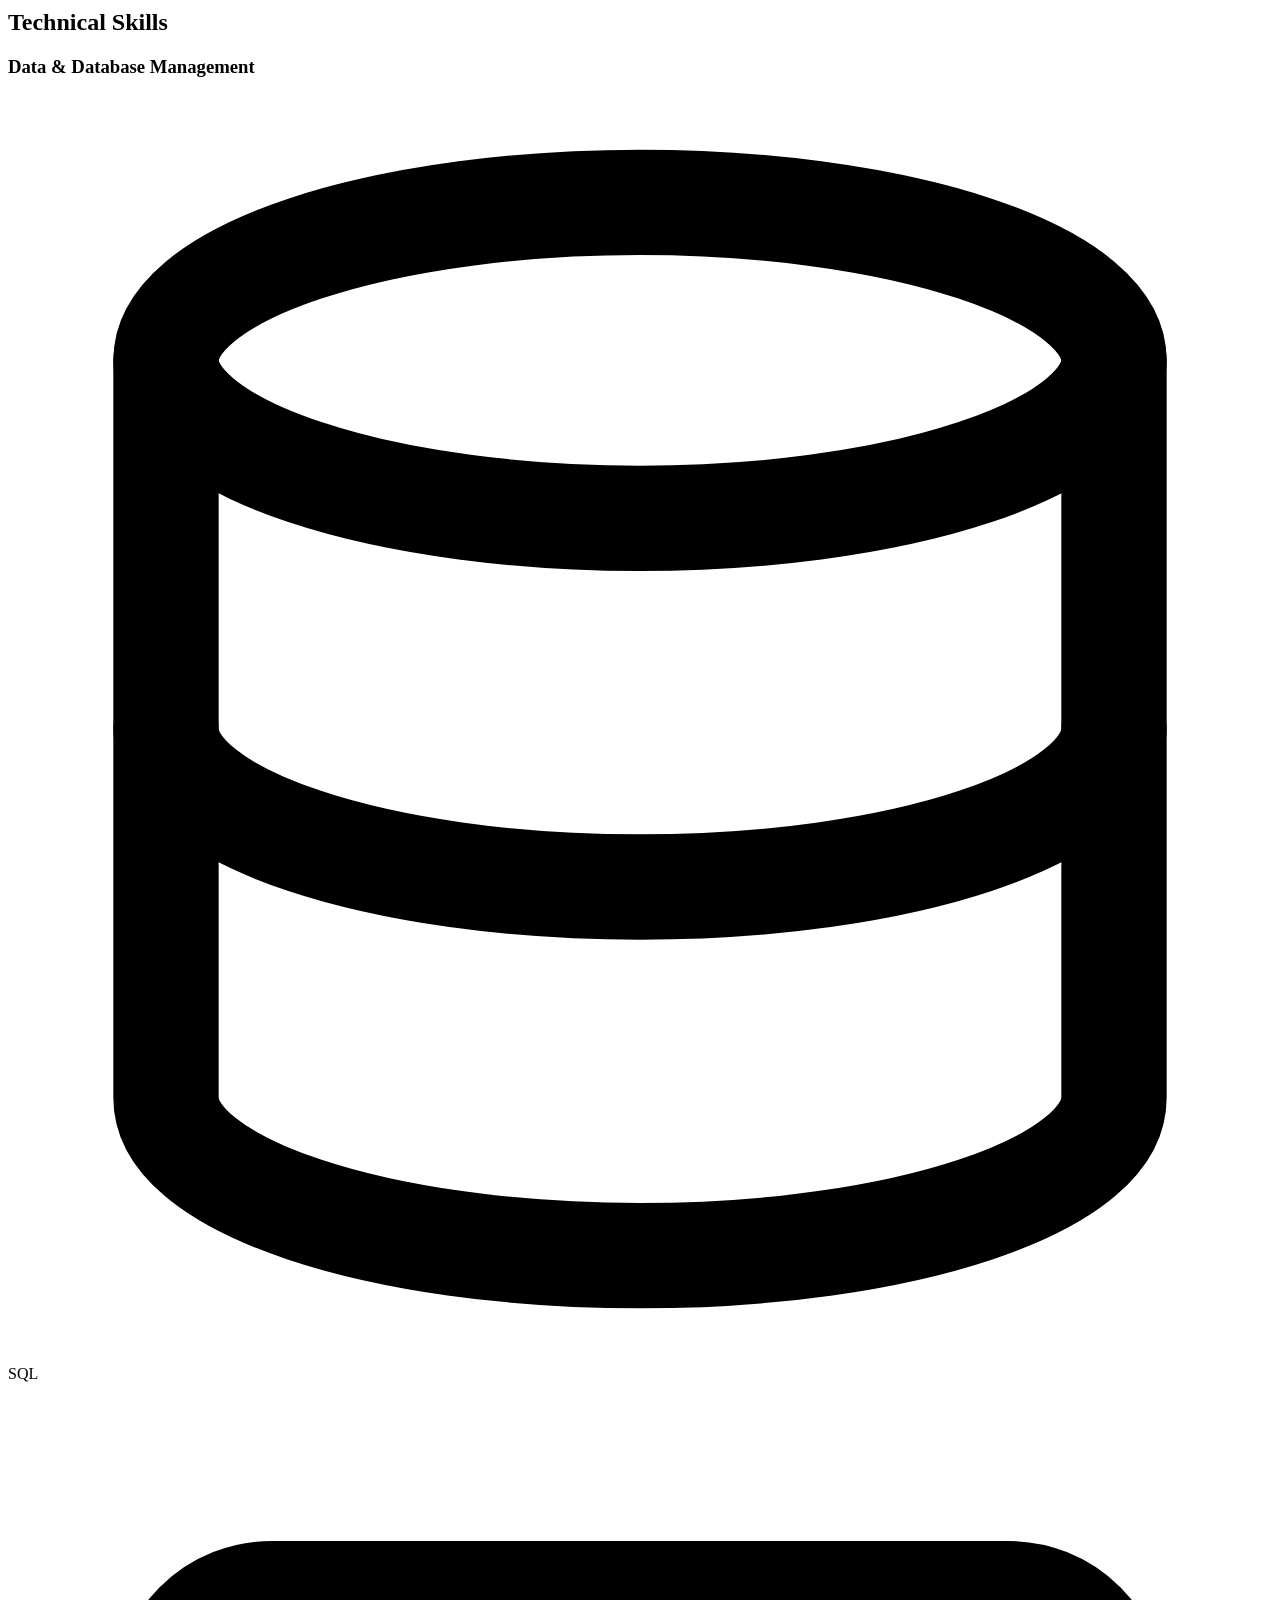
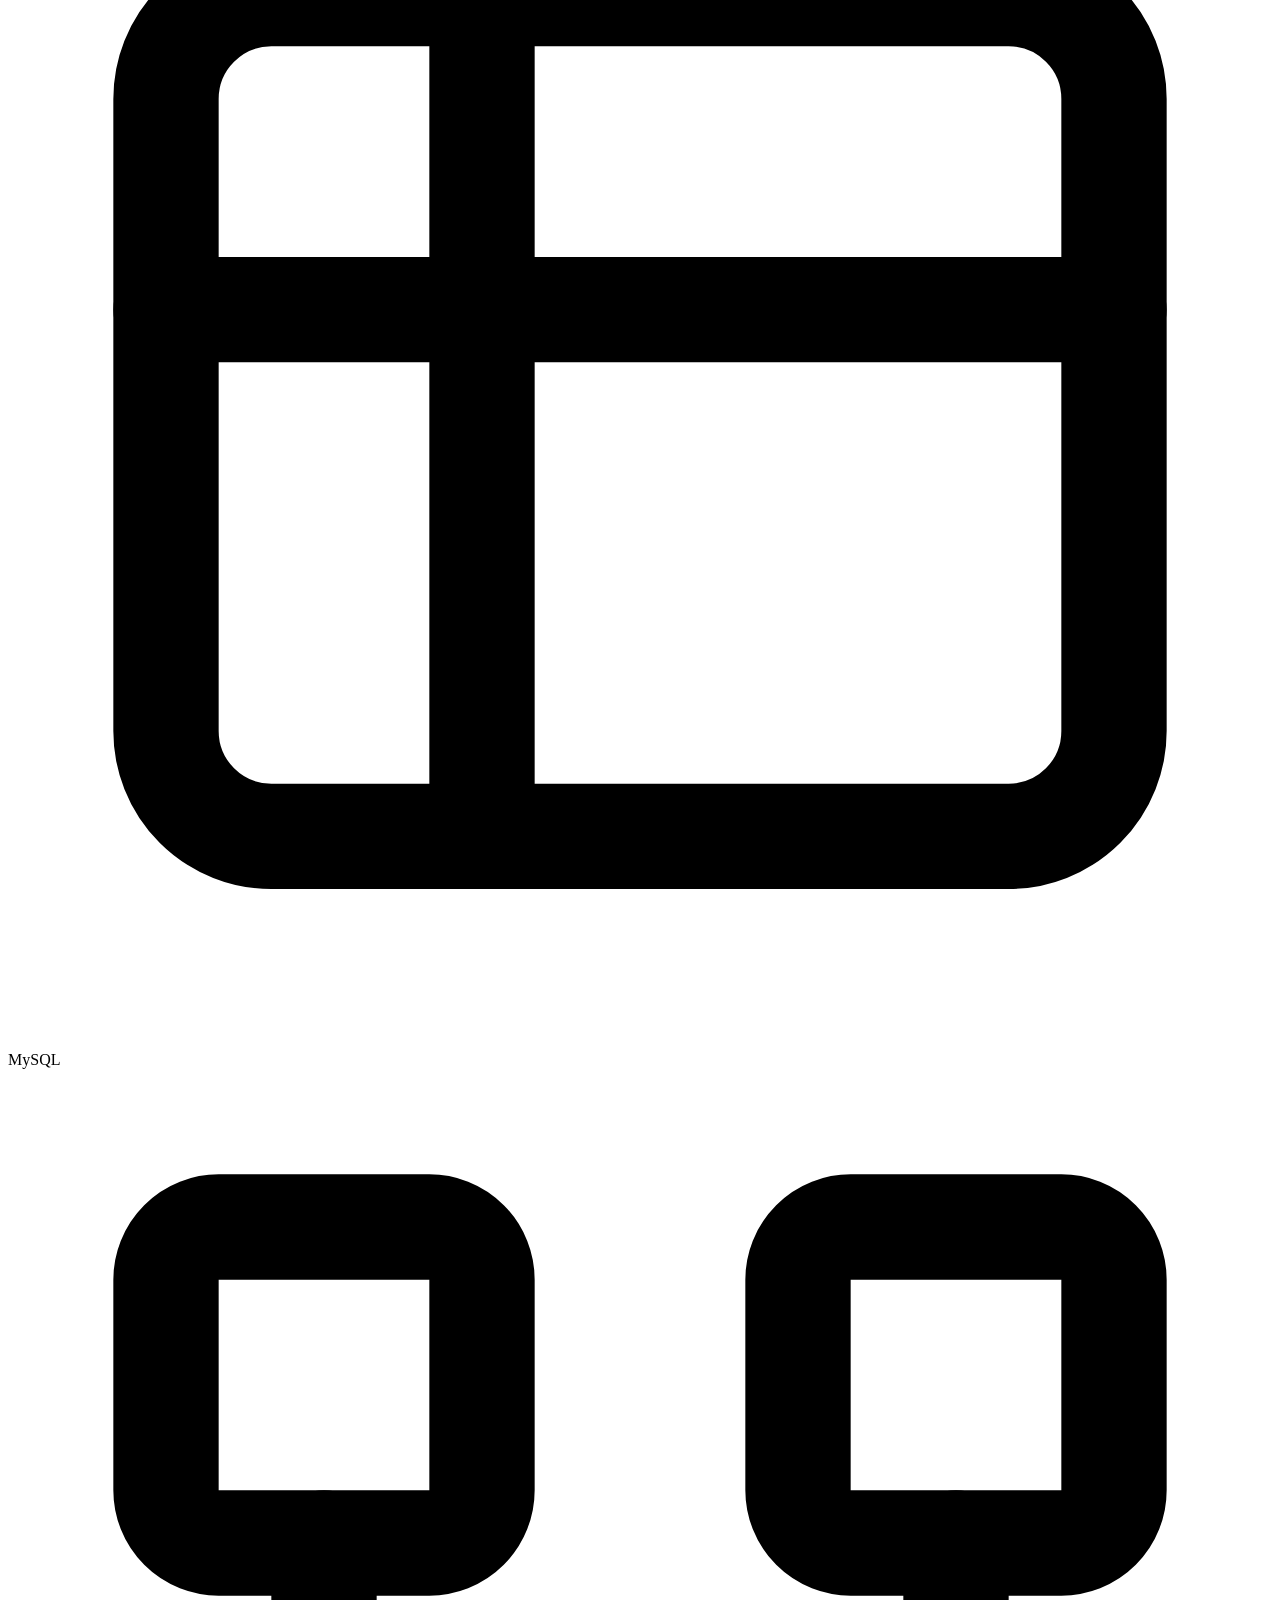
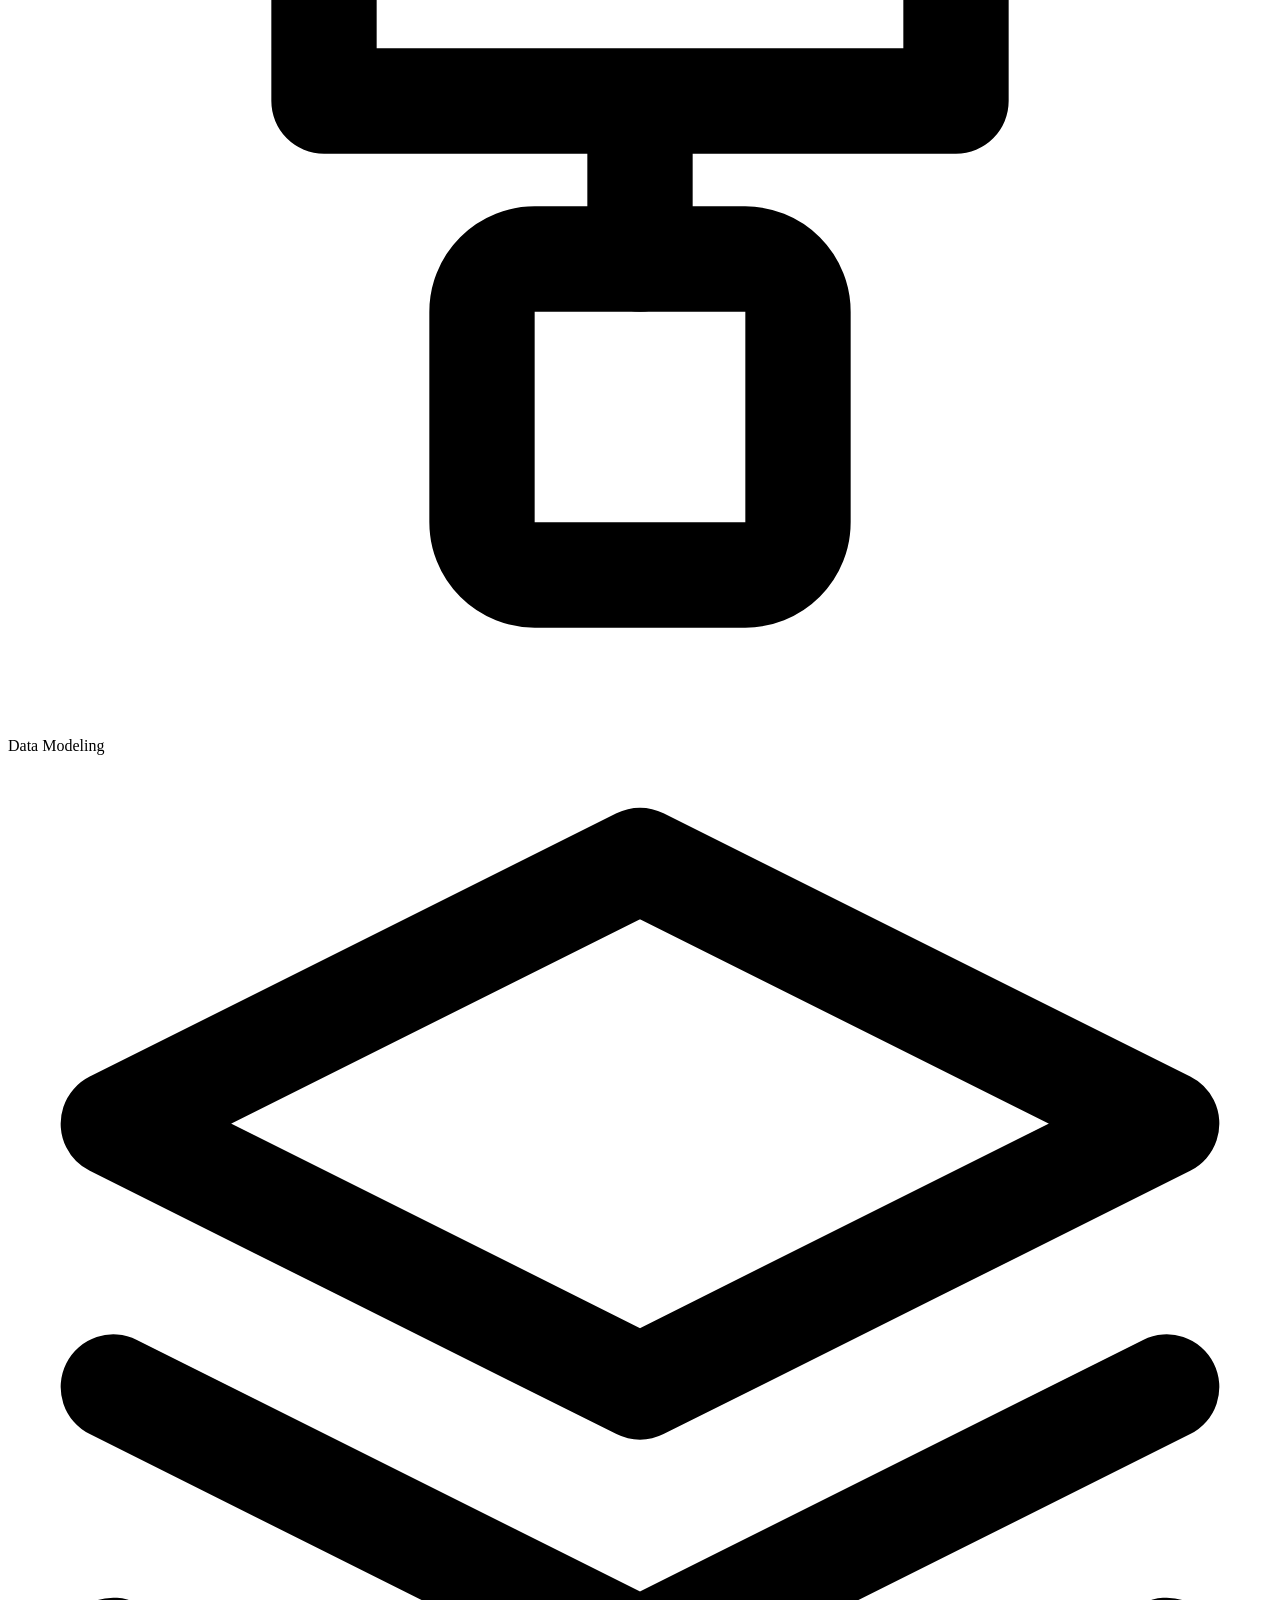
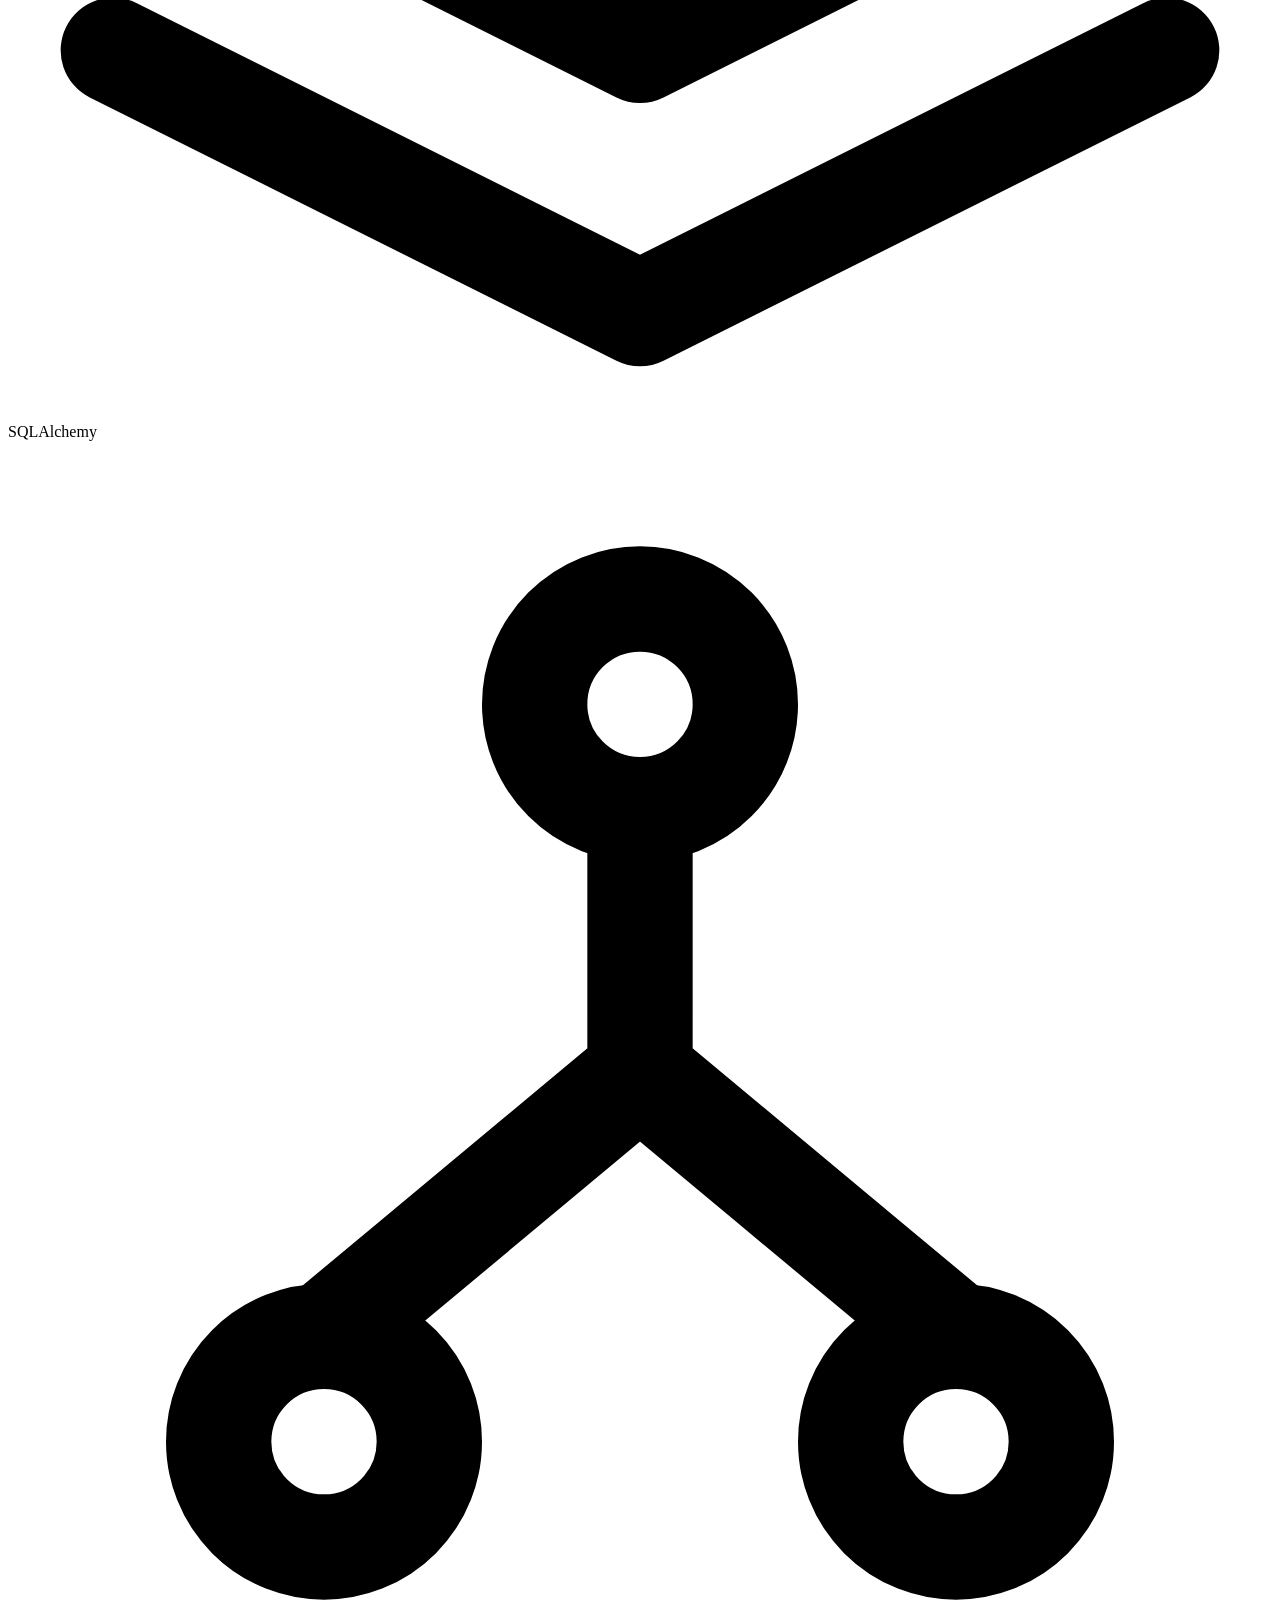
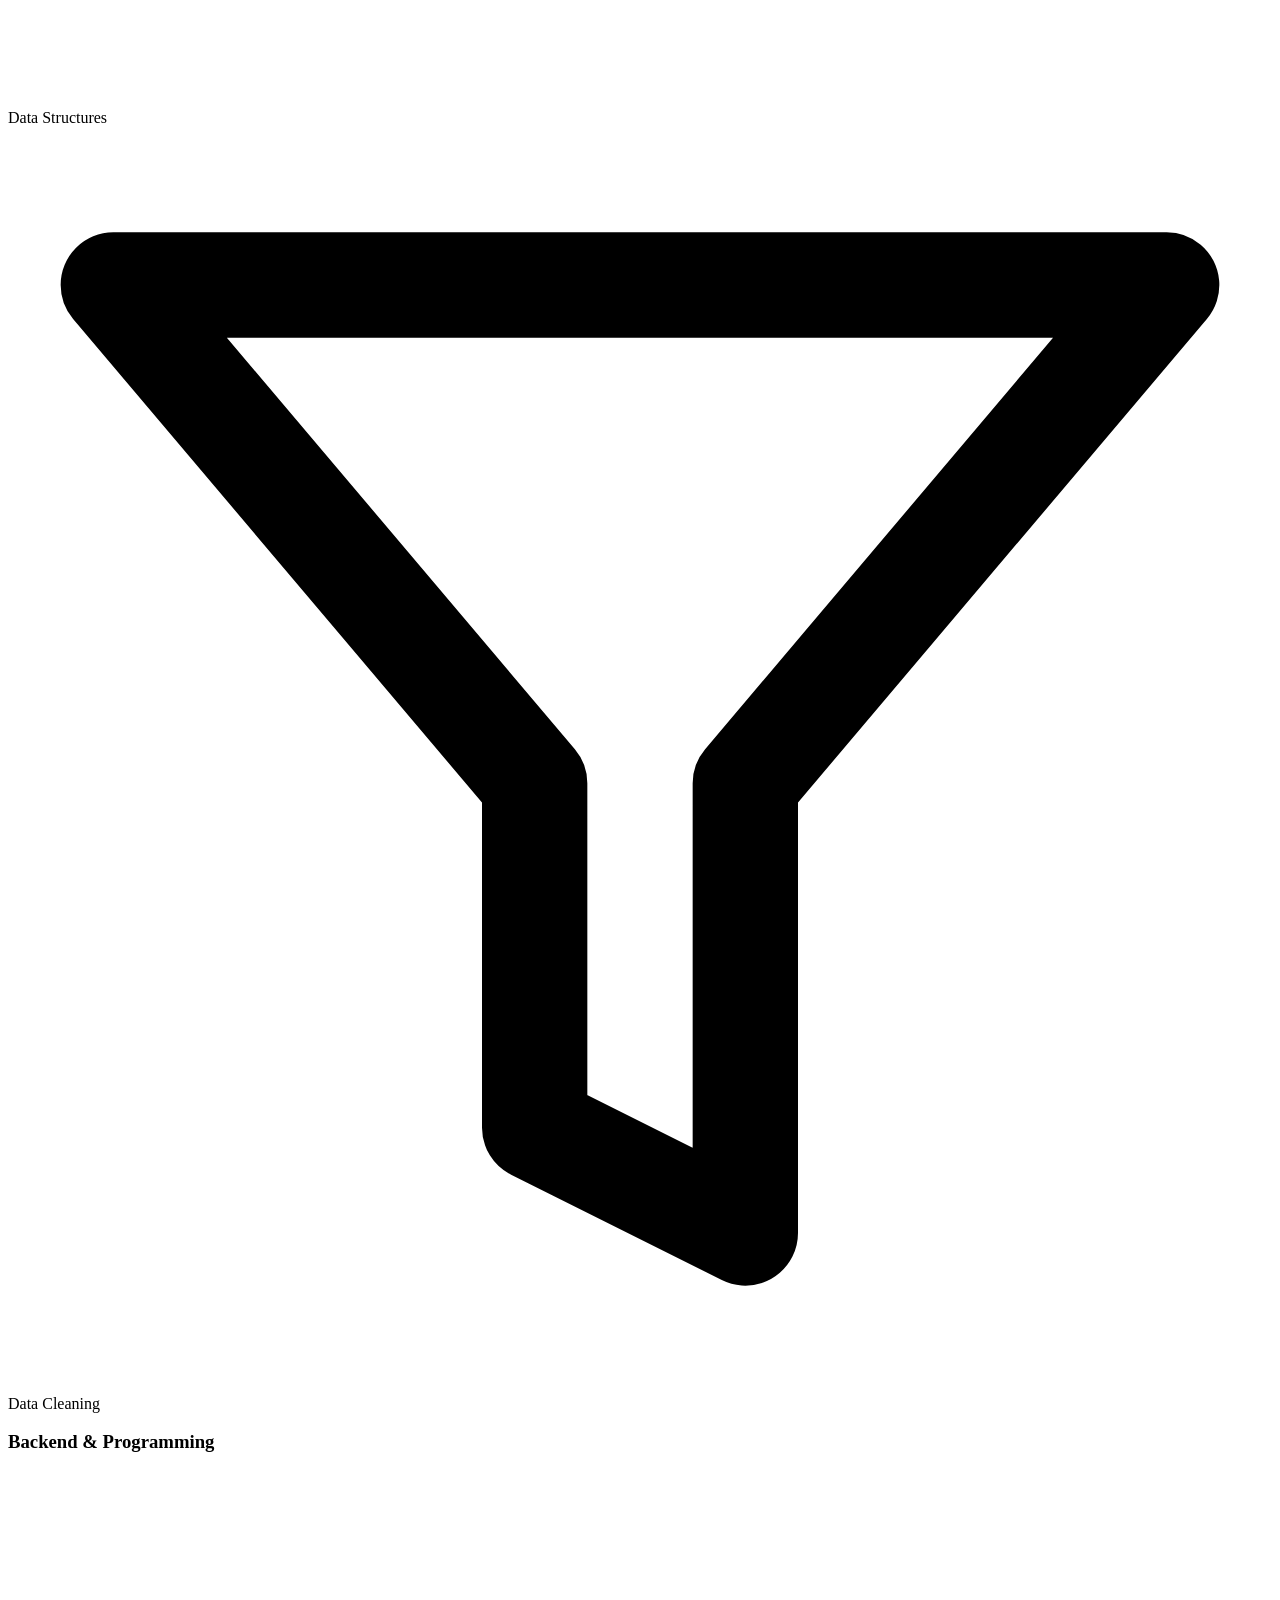
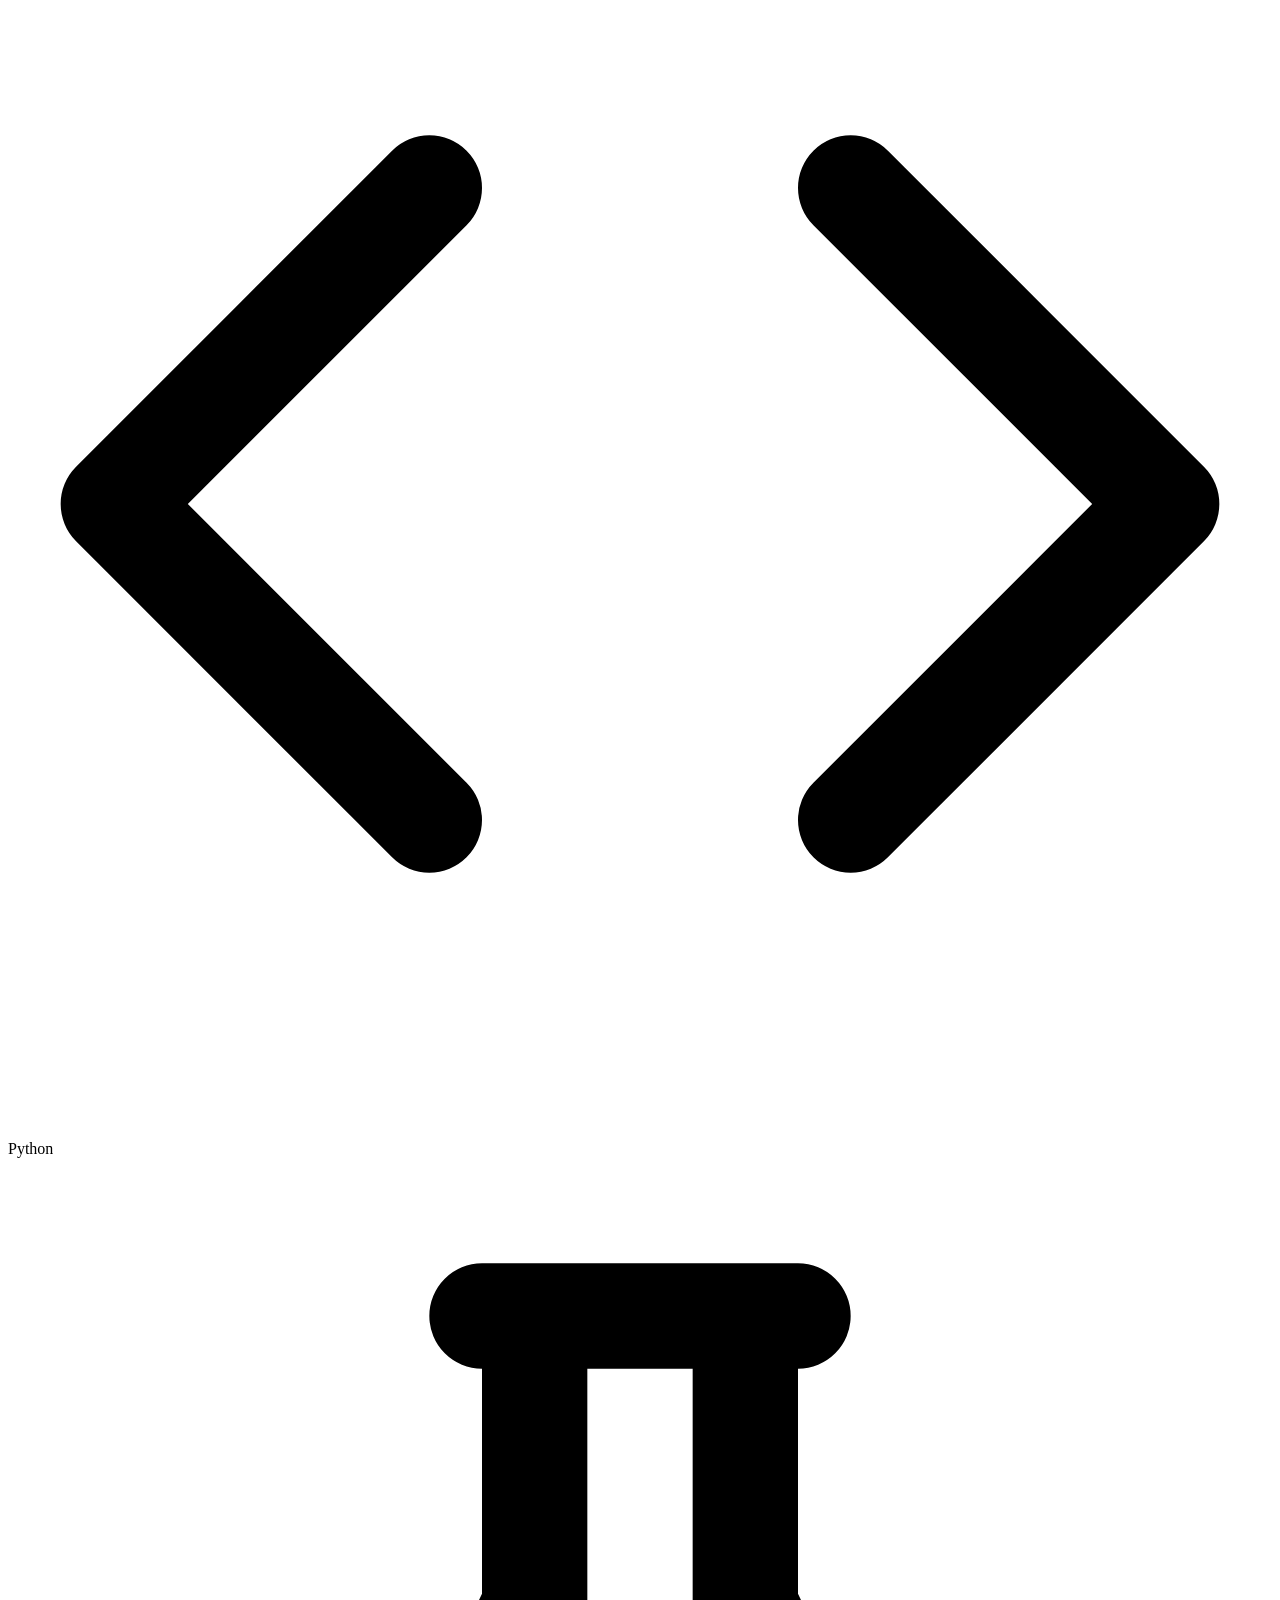
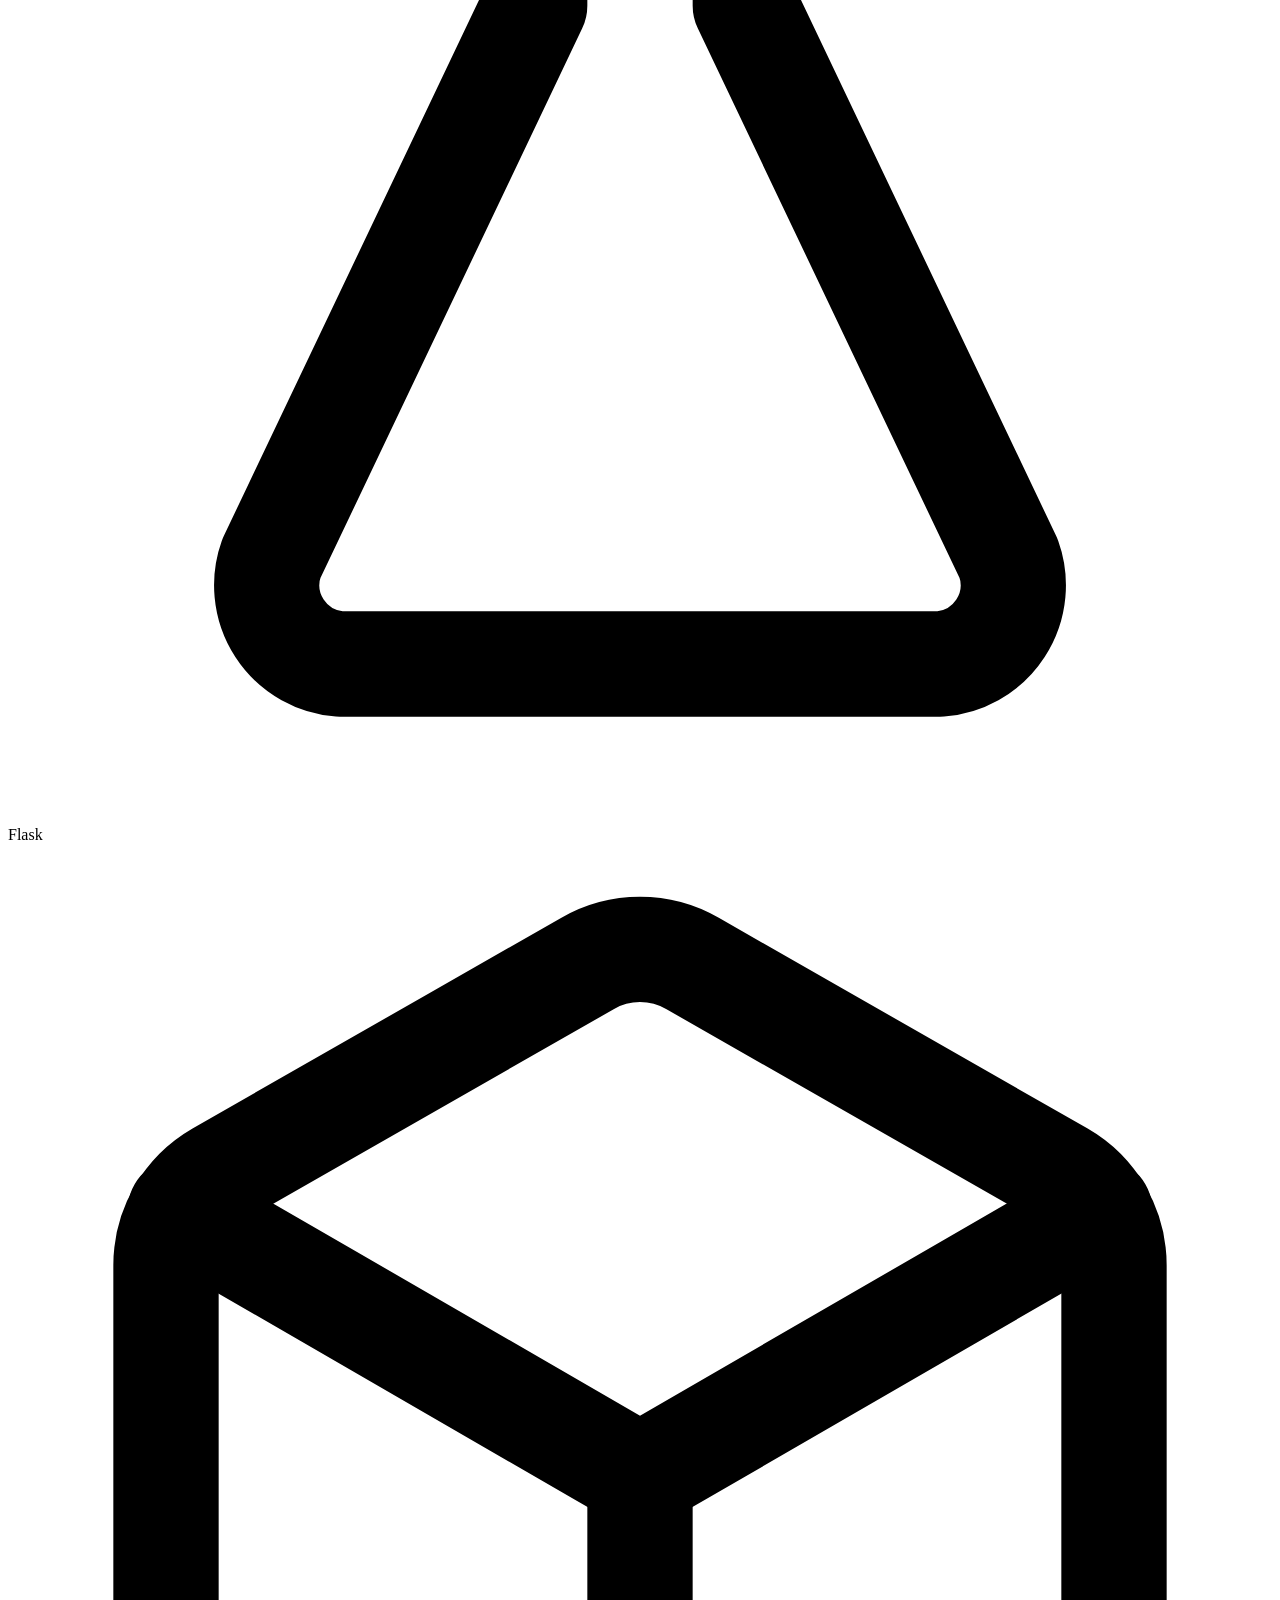
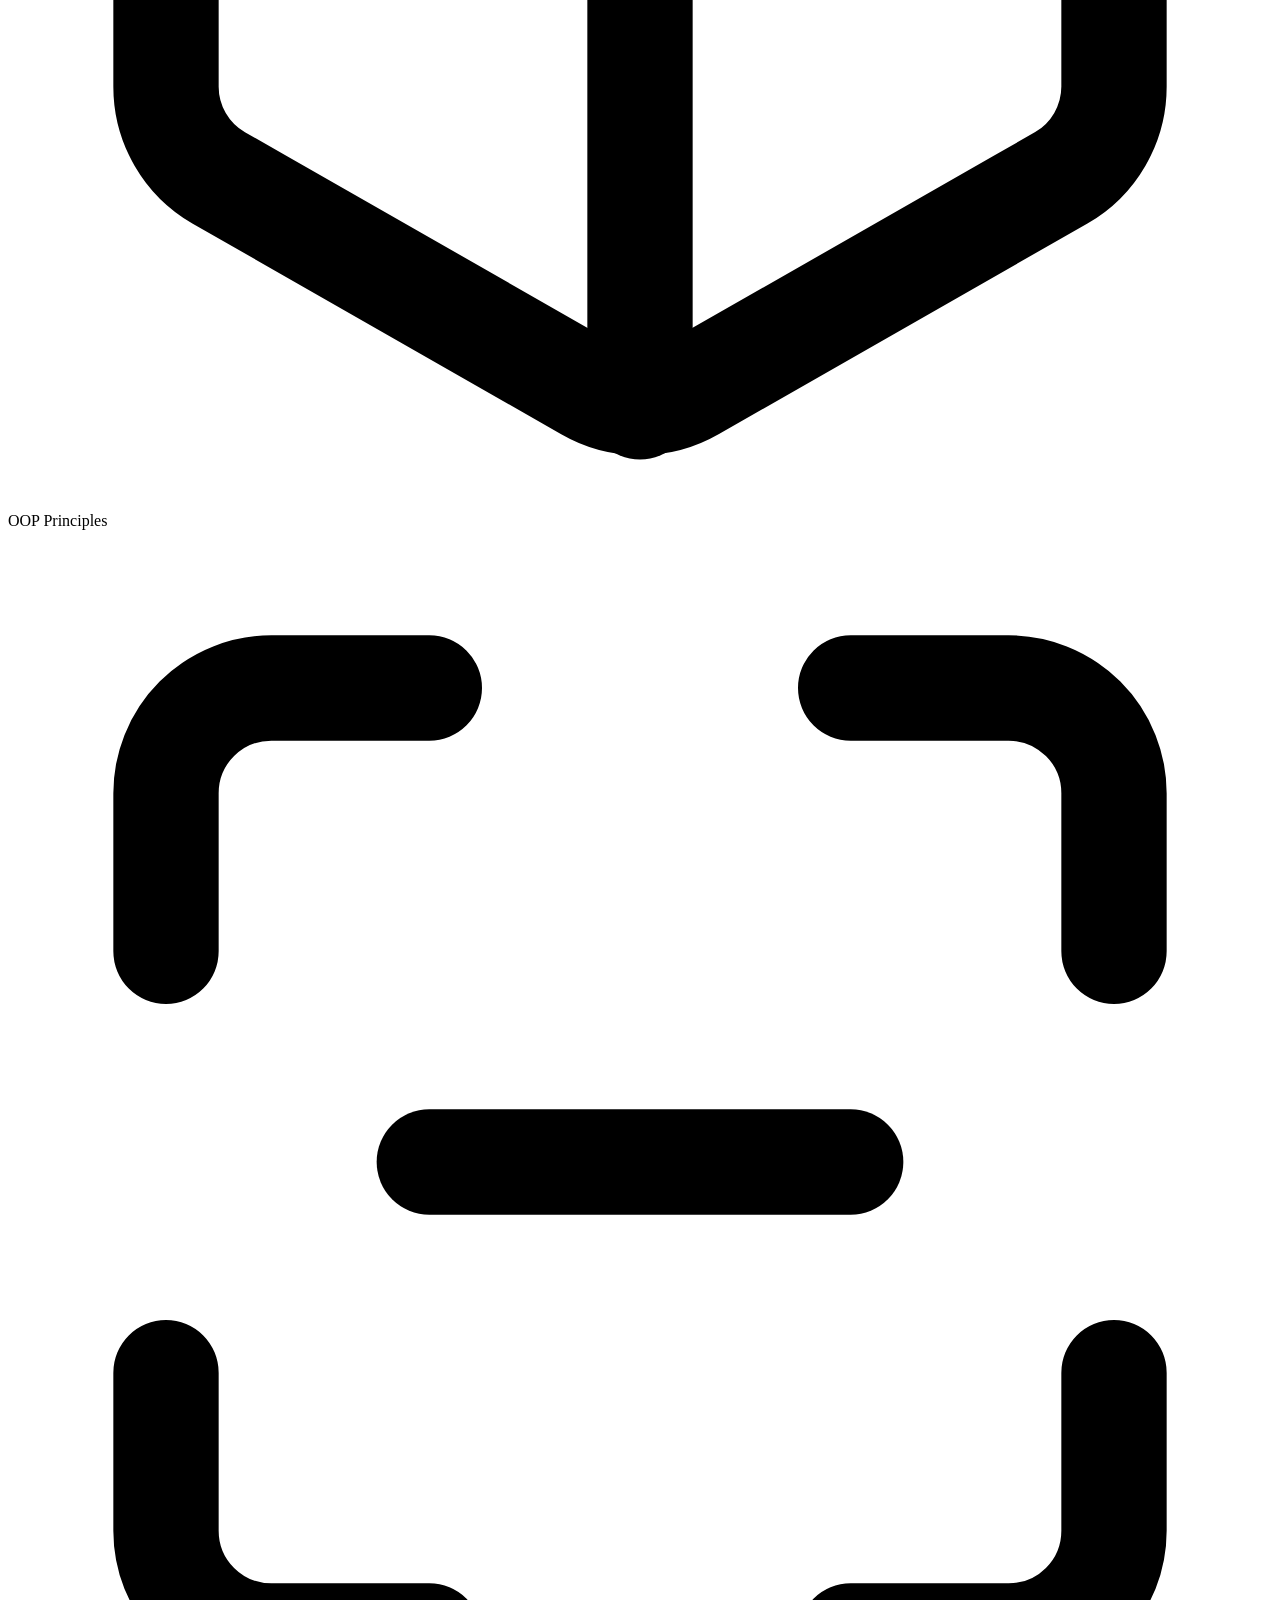
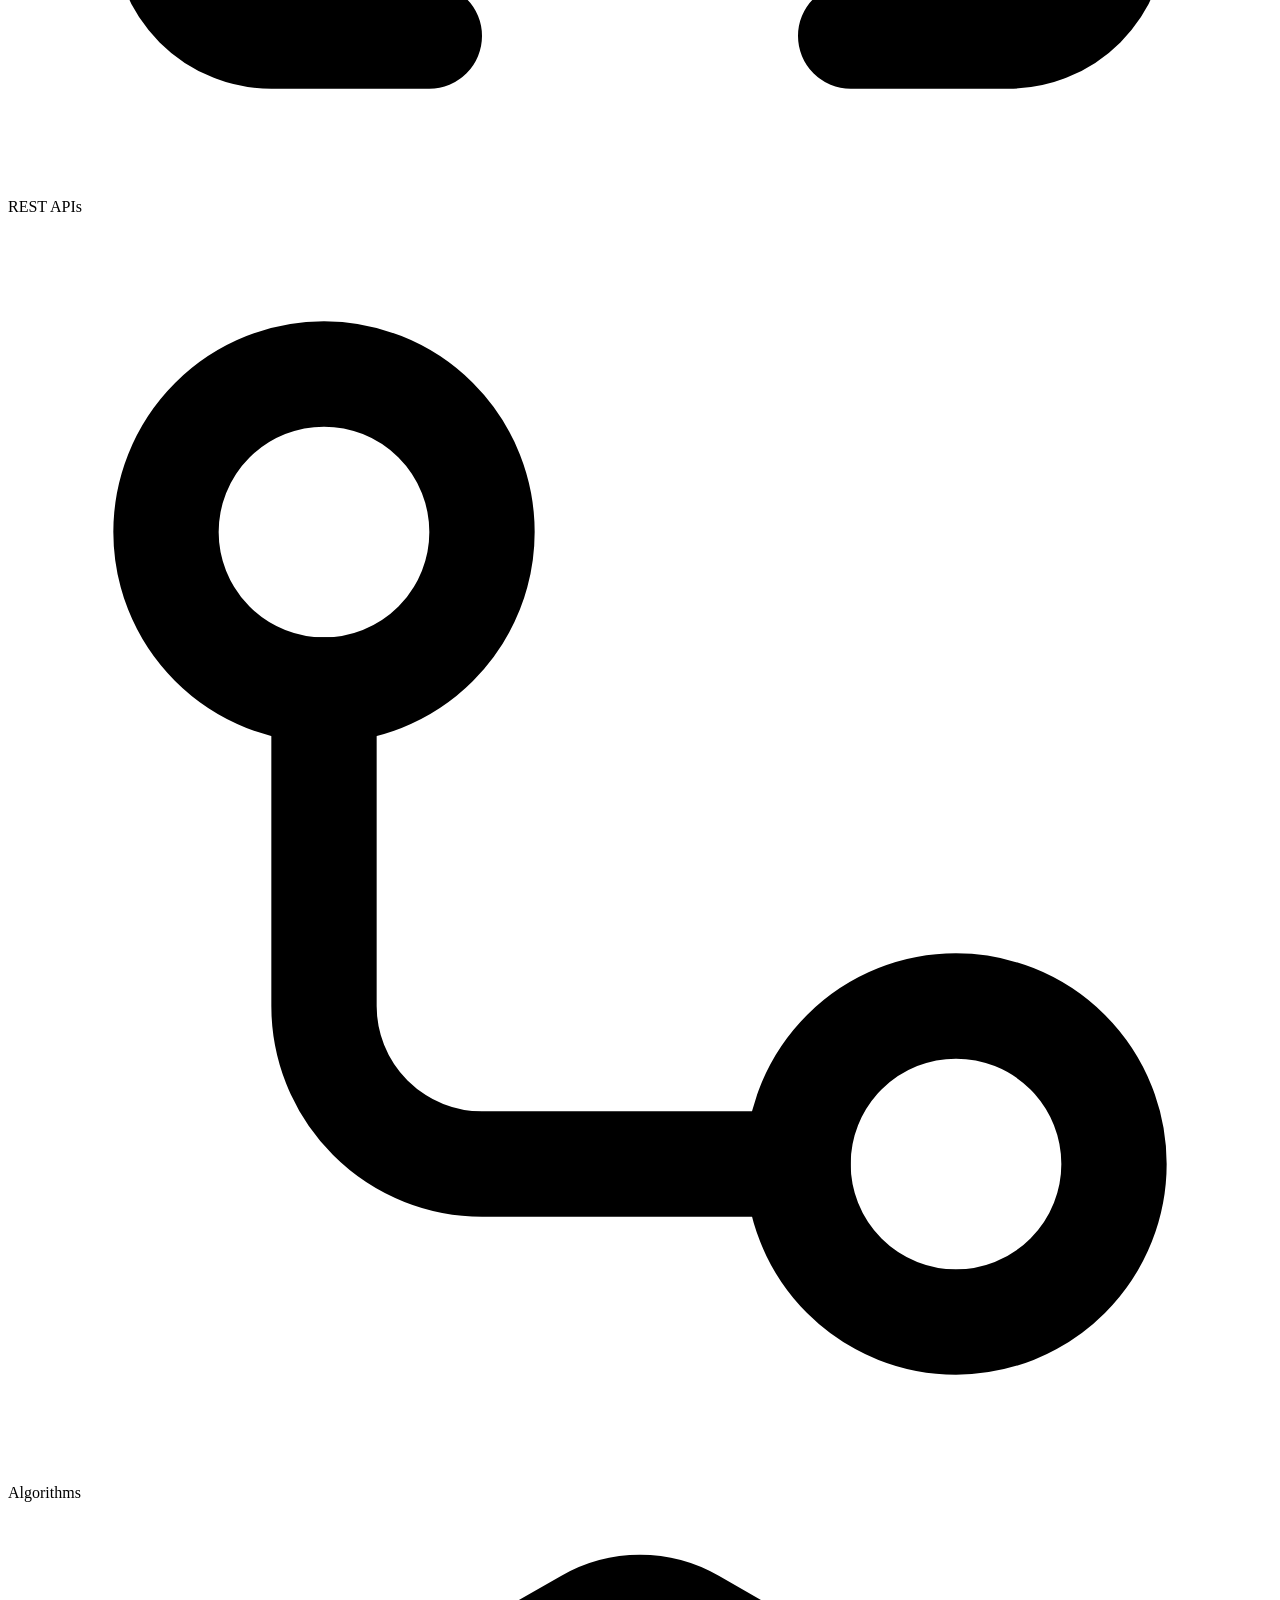
==== commit cdc13dad: "docs: update location from Pangasinan to Pampanga Change the displayed location in the hero section " ====
--- a/index.html
+++ b/index.html
@@ -66,7 +66,7 @@
                 data workflows backed by Linux server administration, AWS cloud storage (S3 & EC2), and team leadership.
             </p>
             <div class="hero-meta">
-                <span>Pangasinan, Philippines</span>
+                <span>Pampanga, Philippines</span>
                 <span>Expected Graduation: May 2027</span>
             </div>
             <div class="hero-buttons">
